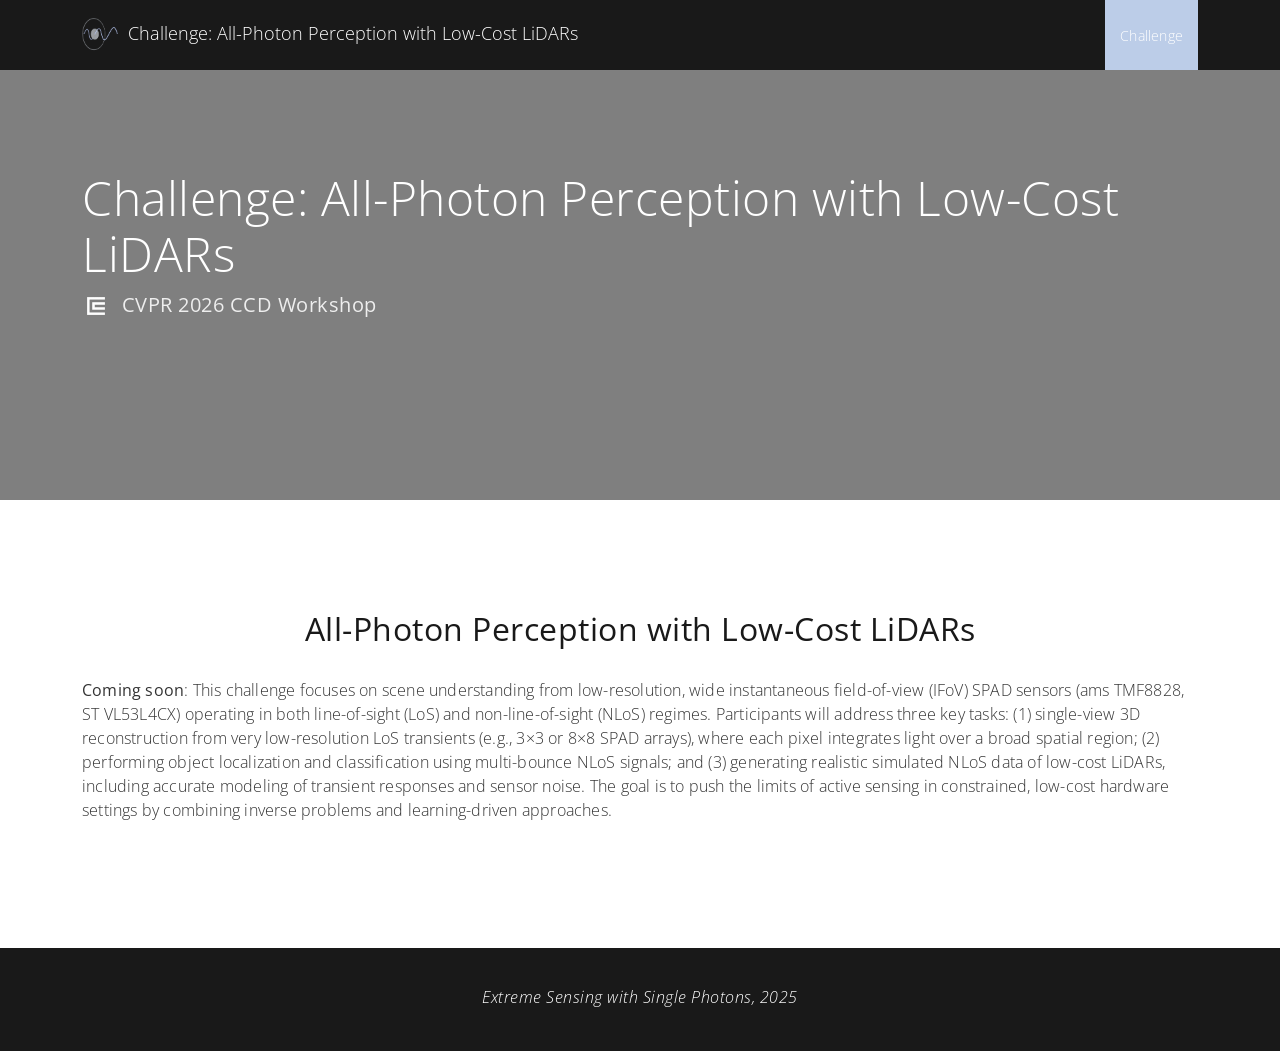
==== challenge.html @ 1fbe48e0 "challenge" ====
<!DOCTYPE html>
<html lang="en">

<head>
  <meta charset="utf-8">
  <meta content="width=device-width, initial-scale=1.0" name="viewport">

  <title>Challenge: All-Photon Perception with Low-Cost LiDARs</title>
  <meta content="" name="description">
  <meta content="" name="keywords">

  <!-- Favicons -->
  <link href="assets/img/favicon.png" rel="icon">
  <link href="assets/img/apple-touch-icon.png" rel="apple-touch-icon">

  <!-- Google Fonts -->
  <link
    href="https://fonts.googleapis.com/css?family=Open+Sans:200,300,300i,400,400i,600,600i,700,700i|Raleway:300,300i,400,400i,500,500i,600,600i,700,700i|Poppins:300,300i,400,400i,500,500i,600,600i,700,700i"
    rel="stylesheet">

  <!-- Vendor CSS Files -->
  <link href="assets/vendor/aos/aos.css" rel="stylesheet">
  <link href="assets/vendor/bootstrap/css/bootstrap.min.css" rel="stylesheet">
  <link href="assets/vendor/bootstrap-icons/bootstrap-icons.css" rel="stylesheet">
  <link href="assets/vendor/boxicons/css/boxicons.min.css" rel="stylesheet">
  <link href="assets/vendor/glightbox/css/glightbox.min.css" rel="stylesheet">
  <link href="assets/vendor/swiper/swiper-bundle.min.css" rel="stylesheet">

  <!-- Template Main CSS File -->
  <link href="assets/css/style.css" rel="stylesheet">

  <!-- =======================================================
  * Template Name: Day - v4.9.0
  * Template URL: https://bootstrapmade.com/day-multipurpose-html-template-for-free/
  * Author: BootstrapMade.com
  * License: https://bootstrapmade.com/license/
  ======================================================== -->
</head>

<body>


  <!-- ======= Header ======= -->
  <header id="header" class="d-flex align-items-center">
    <div class="container d-flex align-items-center justify-content-between">

      <h1 class="logo">
        <img src="./assets/img/photons.png" alt="CC Logo"
          style="height: 2em; vertical-align: middle; margin-right: 0.3em; margin-bottom: 0.1em">
        <a href="index.html">Challenge: All-Photon Perception with Low-Cost LiDARs</a>
      </h1>
      <!-- Uncomment below if you prefer to use an image logo -->
      <!-- <a href="index.html" class="logo"><img src="assets/img/logo.png" alt="" class="img-fluid"></a> -->

      <nav id="navbar" class="navbar">
        <ul>
          <li><a class="nav-link scrollto active" href="#hero">Challenge</a></li>
        </ul>
        <i class="bi bi-list mobile-nav-toggle"></i>
      </nav><!-- .navbar -->

    </div>
  </header><!-- End Header -->

  <!-- ======= Hero Section ======= -->
  <section id="hero" class="d-flex align-items-center">
    <div class="container position-relative" data-aos="fade-up" data-aos-delay="500">
      <h1>Challenge: All-Photon Perception with Low-Cost LiDARs</h1>
      <h2>
        <img src="./assets/img/cc_logo.png" alt="CC Logo"
          style="height: 1.4em; vertical-align: middle; margin-right: 0.3em; margin-bottom: 0.1em">
        CVPR 2026 CCD Workshop
      </h2>
      <br>
      <br>
    </div>
  </section>


  </section><!-- End Hero -->

  <main id="main" style="margin-top: 80px; margin-bottom: 100px">
    <section class="container" data-aos="fade-up">
      <div class="section-title">
        <h2>All-Photon Perception with Low-Cost LiDARs</h2>
      </div>
      <p><b>Coming soon</b>: This challenge focuses on scene understanding from low-resolution, wide instantaneous field-of-view (IFoV) SPAD sensors (ams TMF8828, ST VL53L4CX) operating in both line-of-sight (LoS) and non-line-of-sight (NLoS) regimes. Participants will address three key tasks: (1) single-view 3D reconstruction from very low-resolution LoS transients (e.g., 3×3 or 8×8 SPAD arrays), where each pixel integrates light over a broad spatial region; (2) performing object localization and classification using multi-bounce NLoS signals; and (3) generating realistic simulated NLoS data of low-cost LiDARs, including accurate modeling of transient responses and sensor noise. The goal is to push the limits of active sensing in constrained, low-cost hardware settings by combining inverse problems and learning-driven approaches.</p>
    </section>
  </main>


  <!-- ======= Footer ======= -->
  <footer id="footer">


    <div class="container">

      <div class="copyright">
        <h4 class="copyright">Extreme Sensing with Single Photons, 2025</h4>
      </div>

      <div class="credits">
        <!-- All the links in the footer should remain intact. -->
        <!-- You can delete the links only if you purchased the pro version. -->
        <!-- Licensing information: https://bootstrapmade.com/license/ -->
        <!-- Purchase the pro version with working PHP/AJAX contact form: https://bootstrapmade.com/day-multipurpose-html-template-for-free/ -->
        <!--  &copy; Copyright <a href="https://bootstrapmade.com/">BootstrapMade</a> -->
      </div>
    </div>
  </footer><!-- End Footer -->

  <a href="#" class="back-to-top d-flex align-items-center justify-content-center"><i
      class="bi bi-arrow-up-short"></i></a>
  <div id="preloader"></div>

  <!-- Vendor JS Files -->
  <script src="assets/vendor/aos/aos.js"></script>
  <script src="assets/vendor/bootstrap/js/bootstrap.bundle.min.js"></script>
  <script src="assets/vendor/glightbox/js/glightbox.min.js"></script>
  <script src="assets/vendor/isotope-layout/isotope.pkgd.min.js"></script>
  <script src="assets/vendor/swiper/swiper-bundle.min.js"></script>
  <script src="assets/vendor/php-email-form/validate.js"></script>

  <!-- Template Main JS File -->
  <script src="assets/js/main.js"></script>

</body>

</html>
---- assets/css/style.css ----
/**
* Template Name: Day - v4.9.0
* Template URL: https://bootstrapmade.com/day-multipurpose-html-template-for-free/
* Author: BootstrapMade.com
* License: https://bootstrapmade.com/license/
*/

/*--------------------------------------------------------------
# General
--------------------------------------------------------------*/


body {
  font-family: "Open Sans", sans-serif;
  color: #444444;
}

body {
  font-family: "Open Sans", sans-serif;
  font-weight: 300;
  color: #333;
  letter-spacing: 0.2px;
}

h1, h2, h3, h4, h5, h6 {
  font-family: "Open Sans", sans-serif;
  font-weight: 400;
  letter-spacing: 0.5px;
}


a {
  color: #bccde8;
  text-decoration: none;
}

a:hover {
  color: #bccde8;
  text-decoration: none;
}
/* 
h1,
h2,
h3,
h4,
h5,
h6 {
  font-family: "Open Sans", sans-serif;
} */

/*--------------------------------------------------------------
# Back to top button
--------------------------------------------------------------*/
.back-to-top {
  position: fixed;
  visibility: hidden;
  opacity: 0;
  right: 15px;
  bottom: 15px;
  z-index: 996;
  background: #bccde8;
  width: 40px;
  height: 40px;
  transition: all 0.4s;
}

.back-to-top i {
  font-size: 28px;
  color: #fff;
  line-height: 0;
}

.back-to-top:hover {
  background: #bccde8;
  color: #fff;
}

.back-to-top.active {
  visibility: visible;
  opacity: 1;
}

/*--------------------------------------------------------------
# Preloader
--------------------------------------------------------------*/
#preloader {
  position: fixed;
  top: 0;
  left: 0;
  right: 0;
  bottom: 0;
  z-index: 9999;
  overflow: hidden;
  background: #fff;
}

#preloader:before {
  content: "";
  position: fixed;
  top: calc(50% - 30px);
  left: calc(50% - 30px);
  border: 6px solid #bccde8;
  border-top-color: #efefef;
  border-radius: 50%;
  width: 60px;
  height: 60px;
  -webkit-animation: animate-preloader 1s linear infinite;
  animation: animate-preloader 1s linear infinite;
}

@-webkit-keyframes animate-preloader {
  0% {
    transform: rotate(0deg);
  }

  100% {
    transform: rotate(360deg);
  }
}

@keyframes animate-preloader {
  0% {
    transform: rotate(0deg);
  }

  100% {
    transform: rotate(360deg);
  }
}

/*--------------------------------------------------------------
# Disable aos animation delay on mobile devices
--------------------------------------------------------------*/
@media screen and (max-width: 768px) {
  [data-aos-delay] {
    transition-delay: 0 !important;
  }
}

/*--------------------------------------------------------------
# Top Bar
--------------------------------------------------------------*/
#topbar {
  background: #191919;
  font-size: 15px;
  height: 40px;
  padding: 0;
  color: rgba(255, 255, 255, 0.6);
}

#topbar .contact-info a {
  line-height: 0;
  color: rgba(255, 255, 255, 0.6);
  transition: 0.3s;
}

#topbar .contact-info a:hover {
  color: #fff;
}

#topbar .contact-info i {
  color: #bccde8;
  line-height: 0;
  margin-right: 5px;
}

#topbar .contact-info .phone-icon {
  margin-left: 15px;
}

#topbar .social-links a {
  color: rgba(255, 255, 255, 0.6);
  padding: 4px 12px;
  display: inline-block;
  line-height: 1px;
  transition: 0.3s;
}

#topbar .social-links a:hover {
  color: #fff;
}

/*--------------------------------------------------------------
# Header
--------------------------------------------------------------*/
#header {
  background: rgba(25, 25, 25, 0.95);
  transition: all 0.5s;
  z-index: 997;
  height: 70px;
}

#header.fixed-top {
  background: #191919;
}

#header .logo {
  font-size: 18px;
  margin: 0;
  padding: 0;
  line-height: 1;
  font-weight: 300;
  letter-spacing: 0px;
}

#header .logo a {
  color: #fff;
}

#header .logo img {
  max-height: 40px;
}

.scrolled-offset {
  margin-top: 70px;
}

/*--------------------------------------------------------------
# Navigation Menu
--------------------------------------------------------------*/
/**
* Desktop Navigation
*/
.navbar {
  padding: 0;
}

.navbar ul {
  margin: 0;
  padding: 0;
  display: flex;
  list-style: none;
  align-items: center;
}

.navbar li {
  position: relative;
}

.navbar>ul>li {
  margin-left: 5px;
}

.navbar a,
.navbar a:focus {
  display: flex;
  align-items: center;
  justify-content: space-between;
  padding: 25px 15px 24px 15px;
  font-size: 14px;
  color: #fff;
  white-space: nowrap;
  transition: 0.3s;
}

.navbar a i,
.navbar a:focus i {
  font-size: 12px;
  line-height: 0;
  margin-left: 5px;
}

.navbar a:hover,
.navbar .active,
.navbar .active:focus,
.navbar li:hover>a {
  background: #bccde8;
}

.navbar .dropdown ul {
  display: block;
  position: absolute;
  left: 0;
  top: calc(100% + 30px);
  margin: 0;
  padding: 10px 0;
  z-index: 99;
  opacity: 0;
  visibility: hidden;
  background: #fff;
  box-shadow: 0px 0px 30px rgba(127, 137, 161, 0.25);
  transition: 0.3s;
}

.navbar .dropdown ul li {
  min-width: 200px;
}

.navbar .dropdown ul a {
  padding: 10px 20px;
  color: #191919;
}

.navbar .dropdown ul a i {
  font-size: 12px;
}

.navbar .dropdown ul a:hover,
.navbar .dropdown ul .active:hover,
.navbar .dropdown ul li:hover>a {
  color: #fff;
}

.navbar .dropdown:hover>ul {
  opacity: 1;
  top: 100%;
  visibility: visible;
}

.navbar .dropdown .dropdown ul {
  top: 0;
  left: calc(100% - 30px);
  visibility: hidden;
}

.navbar .dropdown .dropdown:hover>ul {
  opacity: 1;
  top: 0;
  left: 100%;
  visibility: visible;
}

@media (max-width: 1366px) {
  .navbar .dropdown .dropdown ul {
    left: -90%;
  }

  .navbar .dropdown .dropdown:hover>ul {
    left: -100%;
  }
}

/**
* Mobile Navigation
*/
.mobile-nav-toggle {
  color: #fff;
  font-size: 28px;
  cursor: pointer;
  display: none;
  line-height: 0;
  transition: 0.5s;
}

.mobile-nav-toggle.bi-x {
  color: #bccde8;
}

@media (max-width: 991px) {
  .mobile-nav-toggle {
    display: block;
  }

  .navbar ul {
    display: none;
  }
}

.navbar-mobile {
  position: fixed;
  overflow: hidden;
  top: 0;
  right: 0;
  left: 0;
  bottom: 0;
  background: rgba(0, 0, 0, 0.9);
  transition: 0.3s;
  z-index: 999;
}

.navbar-mobile .mobile-nav-toggle {
  position: absolute;
  top: 15px;
  right: 15px;
}

.navbar-mobile ul {
  display: block;
  position: absolute;
  top: 55px;
  right: 15px;
  bottom: 15px;
  left: 15px;
  padding: 10px 0;
  background-color: #fff;
  overflow-y: auto;
  transition: 0.3s;
}

.navbar-mobile a,
.navbar-mobile a:focus {
  padding: 10px 20px;
  font-size: 15px;
  color: #191919;
}

.navbar-mobile a:hover,
.navbar-mobile .active,
.navbar-mobile li:hover>a {
  color: #bccde8;
  background: none;
}

.navbar-mobile .getstarted,
.navbar-mobile .getstarted:focus {
  margin: 15px;
}

.navbar-mobile .dropdown ul {
  position: static;
  display: none;
  margin: 10px 20px;
  padding: 10px 0;
  z-index: 99;
  opacity: 1;
  visibility: visible;
  background: #fff;
  box-shadow: 0px 0px 30px rgba(127, 137, 161, 0.25);
}

.navbar-mobile .dropdown ul li {
  min-width: 200px;
}

.navbar-mobile .dropdown ul a {
  padding: 10px 20px;
}

.navbar-mobile .dropdown ul a i {
  font-size: 12px;
}

.navbar-mobile .dropdown ul a:hover,
.navbar-mobile .dropdown ul .active:hover,
.navbar-mobile .dropdown ul li:hover>a {
  color: #bccde8;
}

.navbar-mobile .dropdown>.dropdown-active {
  display: block;
}

/*--------------------------------------------------------------
# Hero Section
--------------------------------------------------------------*/
#hero {
  width: 100%;
  height: calc(60vh - 110px);
  background: url("../img/trillion_fps.gif") top center;
  background-size: cover;
  position: relative;
}

#hero:before {
  content: "";
  background: rgba(0, 0, 0, 0.5);
  position: absolute;
  bottom: 0;
  top: 0;
  left: 0;
  right: 0;
}

#hero h1 {
  margin: 0 0 10px 0;
  font-size: 48px;
  font-weight: 300;
  line-height: 56px;
  /* text-transform: uppercase; */
  color: #fff;
}

#hero h2 {
  color: #eee;
  margin-bottom: 30px;
  font-size: 20px;
  /* font-style: italic; */
  font-weight: 300px;
}

#hero .btn-get-started {
  font-family: "Open Sans", sans-serif;
  text-transform: uppercase;
  font-weight: 500;
  font-size: 14px;
  letter-spacing: 0.5px;
  display: inline-block;
  padding: 10px 28px;
  transition: 0.5s;
  border: 2px solid #fff;
  color: #fff;
}

#hero .btn-get-started:hover {
  background: #bccde8;
  border-color: #bccde8;
}

@media (min-width: 1024px) {
  #hero {
    background-attachment: fixed;
  }
}

@media (max-width: 768px) {
  #hero {
    text-align: center;
  }

  #hero .container {
    padding-top: 40px;
  }

  #hero h1 {
    font-size: 28px;
    line-height: 36px;
  }

  #hero h2 {
    font-size: 18px;
    line-height: 24px;
    margin-bottom: 30px;
  }
}





#hero1 {
  width: 100%;
  height: calc(100vh - 110px);
  background: url("../img/hero-bg1.gif") top center;
  background-size: cover;
  position: relative;
}

#hero1:before {
  content: "";
  background: rgba(0, 0, 0, 0.5);
  position: absolute;
  bottom: 0;
  top: 0;
  left: 0;
  right: 0;
}

#hero1 h1 {
  margin: 0 0 10px 0;
  font-size: 48px;
  font-weight: 700;
  line-height: 56px;
  text-transform: uppercase;
  color: #fff;
}

#hero1 h2 {
  color: #eee;
  margin-bottom: 30px;
  font-size: 24px;
}

#hero1 .btn-get-started {
  font-family: "Open Sans", sans-serif;
  text-transform: uppercase;
  font-weight: 500;
  font-size: 14px;
  letter-spacing: 0.5px;
  display: inline-block;
  padding: 10px 28px;
  transition: 0.5s;
  border: 2px solid #fff;
  color: #fff;
}

#hero1 .btn-get-started:hover {
  background: #bccde8;
  border-color: #bccde8;
}

@media (min-width: 1024px) {
  #hero1 {
    background-attachment: fixed;
  }
}

@media (max-width: 768px) {
  #hero1 {
    text-align: center;
  }

  #hero1 .container {
    padding-top: 40px;
  }

  #hero1 h1 {
    font-size: 28px;
    line-height: 36px;
  }

  #hero1 h2 {
    font-size: 18px;
    line-height: 24px;
    margin-bottom: 30px;
  }
}

/*--------------------------------------------------------------
# Sections General
--------------------------------------------------------------*/
section {
  padding: 10px 0;
  overflow: hidden;
}

.section-title {
  text-align: center;
  padding: 20px 0;
  position: relative;
}

.section-title h2 {
  font-size: 32px;
  font-weight: 400;
  margin-bottom: 10px;
  padding-bottom: 0;
  color: #191919;
  position: relative;
  z-index: 2;
}

.section-title span {
  position: absolute;
  top: 30px;
  color: #f4f4f4;
  left: 0;
  right: 0;
  z-index: 1;
  font-weight: 300;
  font-size: 42px;
  /* text-transform: uppercase; */
  line-height: 0;
}

.section-title p {
  margin-bottom: 0;
  position: relative;
  z-index: 2;
}

@media (max-width: 575px) {
  .section-title h2 {
    font-size: 28px;
    margin-bottom: 15px;
  }

  .section-title span {
    font-size: 38px;
  }
}

/*--------------------------------------------------------------
# About
--------------------------------------------------------------*/
.about .content h3 {
  font-weight: 600;
  font-size: 26px;
}

.about .content ul {
  list-style: none;
  padding: 0;
}

.about .content ul li {
  padding-bottom: 10px;
}

.about .content ul i {
  font-size: 20px;
  padding-right: 4px;
  color: #bccde8;
}

.about .content p:last-child {
  margin-bottom: 0;
}

/*--------------------------------------------------------------
# Why Us
--------------------------------------------------------------*/
.why-us {
  padding-top: 10px;
}

.why-us .box {
  padding: 50px 30px;
  box-shadow: 0px 2px 15px rgba(0, 0, 0, 0.1);
  transition: all ease-in-out 0.3s;
}

.why-us .box span {
  display: block;
  font-size: 28px;
  font-weight: 700;
  color: #ed5b5b;
}

.why-us .box h4 {
  font-size: 24px;
  font-weight: 600;
  padding: 0;
  margin: 20px 0;
  color: #191919;
}

.why-us .box p {
  color: #aaaaaa;
  font-size: 15px;
  margin: 0;
  padding: 0;
}

.why-us .box:hover {
  background: #bccde8;
  padding: 30px 30px 70px 30px;
  box-shadow: 10px 15px 30px rgba(0, 0, 0, 0.18);
}

.why-us .box:hover span,
.why-us .box:hover h4,
.why-us .box:hover p {
  color: #fff;
}

/*--------------------------------------------------------------
# Clients
--------------------------------------------------------------*/
.clients {
  background: #f2f2f2;
  padding: 15px 0;
  text-align: center;
}

.clients img {
  width: 50%;
  filter: grayscale(100);
  transition: all 0.4s ease-in-out;
  display: inline-block;
  padding: 15px 0;
}

.clients img:hover {
  filter: none;
  transform: scale(1.2);
}

@media (max-width: 768px) {
  .clients img {
    width: 40%;
  }
}

/*--------------------------------------------------------------
# Services
--------------------------------------------------------------*/
.services .icon-box {
  text-align: center;
  padding: 80px 20px;
  transition: all ease-in-out 0.3s;
  box-shadow: 0px 2px 15px rgba(0, 0, 0, 0.1);
}

.services .icon-box .icon {
  margin: 0 auto;
  width: 64px;
  height: 64px;
  background: #bccde8;
  transition: all 0.3s ease-out 0s;
  display: flex;
  align-items: center;
  justify-content: center;
  margin-bottom: 20px;
  transform-style: preserve-3d;
}

.services .icon-box .icon i {
  color: #fff;
  font-size: 28px;
}

.services .icon-box .icon::before {
  position: absolute;
  content: "";
  left: -8px;
  top: -8px;
  height: 100%;
  width: 100%;
  background: #fce5e5;
  transition: all 0.3s ease-out 0s;
  transform: translateZ(-1px);
}

.services .icon-box h4 {
  font-weight: 700;
  margin-bottom: 15px;
  font-size: 24px;
}

.services .icon-box h4 a {
  color: #191919;
}

.services .icon-box p {
  line-height: 24px;
  font-size: 14px;
  margin-bottom: 0;
}

.services .icon-box:hover {
  background: #bccde8;
  border-color: #bccde8;
  padding: 70px 20px 90px 20px;
}

.services .icon-box:hover .icon {
  background: #fff;
}

.services .icon-box:hover .icon i {
  color: #bccde8;
}

.services .icon-box:hover .icon::before {
  background: #e82d2d;
}

.services .icon-box:hover h4 a,
.services .icon-box:hover p {
  color: #fff;
}

/*--------------------------------------------------------------
# Cta
--------------------------------------------------------------*/
.cta {
  background: linear-gradient(rgba(2, 2, 2, 0.5), rgba(0, 0, 0, 0.5)), url("../img/cta-bg.gif") fixed center center;
  background-size: cover;
  padding: 120px 0;
}

.cta h3 {
  color: #fff;
  font-size: 28px;
  font-weight: 700;
}

.cta p {
  color: #fff;
}

.cta .cta-btn {
  font-family: "Open Sans", sans-serif;
  text-transform: uppercase;
  font-weight: 500;
  font-size: 14px;
  letter-spacing: 1px;
  display: inline-block;
  padding: 10px 28px;
  transition: 0.5s;
  margin-top: 10px;
  border: 2px solid #fff;
  color: #fff;
}

.cta .cta-btn:hover {
  background: #bccde8;
  border: 2px solid #bccde8;
}

/*--------------------------------------------------------------
# Portfolio
--------------------------------------------------------------*/
.portfolio #portfolio-flters {
  padding: 0;
  margin: 0 auto 25px auto;
  list-style: none;
  text-align: center;
  border-radius: 50px;
}

.portfolio #portfolio-flters li {
  cursor: pointer;
  display: inline-block;
  padding: 10px 15px;
  font-size: 15px;
  font-weight: 500;
  line-height: 1;
  text-transform: uppercase;
  color: #444444;
  margin-bottom: 5px;
  transition: all 0.3s ease-in-out;
  font-family: "Poppins", sans-serif;
}

.portfolio #portfolio-flters li:hover,
.portfolio #portfolio-flters li.filter-active {
  color: #e82d2d;
}

.portfolio #portfolio-flters li:last-child {
  margin-right: 0;
}

.portfolio .portfolio-item {
  margin-bottom: 30px;
}

.portfolio .portfolio-item .portfolio-info {
  opacity: 0;
  position: absolute;
  left: 30px;
  right: 30px;
  bottom: 0;
  z-index: 3;
  transition: all ease-in-out 0.3s;
  background: rgba(255, 255, 255, 0.9);
  padding: 15px;
}

.portfolio .portfolio-item .portfolio-info h4 {
  font-size: 18px;
  color: #fff;
  font-weight: 600;
  color: #191919;
}

.portfolio .portfolio-item .portfolio-info p {
  color: #4c4c4c;
  font-size: 14px;
  margin-bottom: 0;
}

.portfolio .portfolio-item .portfolio-info .preview-link,
.portfolio .portfolio-item .portfolio-info .details-link {
  position: absolute;
  right: 40px;
  font-size: 24px;
  top: calc(50% - 18px);
  color: #333333;
}

.portfolio .portfolio-item .portfolio-info .preview-link:hover,
.portfolio .portfolio-item .portfolio-info .details-link:hover {
  color: #bccde8;
}

.portfolio .portfolio-item .portfolio-info .details-link {
  right: 10px;
}

.portfolio .portfolio-item .portfolio-links {
  opacity: 0;
  left: 0;
  right: 0;
  text-align: center;
  z-index: 3;
  position: absolute;
  transition: all ease-in-out 0.3s;
}

.portfolio .portfolio-item .portfolio-links a {
  color: #fff;
  margin: 0 2px;
  font-size: 28px;
  display: inline-block;
  transition: 0.3s;
}

.portfolio .portfolio-item .portfolio-links a:hover {
  color: #e82d2d;
}

.portfolio .portfolio-item:hover .portfolio-info {
  opacity: 1;
  bottom: 20px;
}

/*--------------------------------------------------------------
# Portfolio Details
--------------------------------------------------------------*/
.portfolio-details {
  padding-top: 40px;
}

.portfolio-details .portfolio-details-slider img {
  width: 100%;
}

.portfolio-details .portfolio-details-slider .swiper-pagination {
  margin-top: 20px;
  position: relative;
}

.portfolio-details .portfolio-details-slider .swiper-pagination .swiper-pagination-bullet {
  width: 12px;
  height: 12px;
  background-color: #fff;
  opacity: 1;
  border: 1px solid #bccde8;
}

.portfolio-details .portfolio-details-slider .swiper-pagination .swiper-pagination-bullet-active {
  background-color: #bccde8;
}

.portfolio-details .portfolio-info {
  padding: 30px;
  box-shadow: 0px 0 30px rgba(25, 25, 25, 0.08);
}

.portfolio-details .portfolio-info h3 {
  font-size: 22px;
  font-weight: 700;
  margin-bottom: 20px;
  padding-bottom: 20px;
  border-bottom: 1px solid #eee;
}

.portfolio-details .portfolio-info ul {
  list-style: none;
  padding: 0;
  font-size: 15px;
}

.portfolio-details .portfolio-info ul li+li {
  margin-top: 10px;
}

.portfolio-details .portfolio-description {
  padding-top: 30px;
}

.portfolio-details .portfolio-description h2 {
  font-size: 26px;
  font-weight: 700;
  margin-bottom: 20px;
}

.portfolio-details .portfolio-description p {
  padding: 0;
}

/*--------------------------------------------------------------
# Pricing
--------------------------------------------------------------*/
.pricing .box {
  padding: 20px;
  background: #f9f9f9;
  text-align: center;
  border-radius: 8px;
  position: relative;
  overflow: hidden;
}

.pricing .box h3 {
  font-weight: 400;
  padding: 15px;
  font-size: 18px;
  text-transform: uppercase;
  font-weight: 600;
  color: #191919;
}

.pricing .box h4 {
  font-size: 42px;
  color: #bccde8;
  font-weight: 500;
  font-family: "Open Sans", sans-serif;
  margin-bottom: 20px;
}

.pricing .box h4 sup {
  font-size: 20px;
  top: -15px;
  left: -3px;
}

.pricing .box h4 span {
  color: #bababa;
  font-size: 16px;
  font-weight: 300;
}

.pricing .box ul {
  padding: 0;
  list-style: none;
  color: #191919;
  text-align: center;
  line-height: 20px;
  font-size: 14px;
}

.pricing .box ul li {
  padding-bottom: 16px;
}

.pricing .box ul i {
  color: #bccde8;
  font-size: 18px;
  padding-right: 4px;
}

.pricing .box ul .na {
  color: #ccc;
  text-decoration: line-through;
}

.pricing .box .btn-wrap {
  padding: 15px;
  text-align: center;
}

.pricing .box .btn-buy {
  background: #bccde8;
  display: inline-block;
  padding: 10px 40px;
  color: #fff;
  transition: none;
  font-size: 14px;
  font-weight: 400;
  font-family: "Open Sans", sans-serif;
  font-weight: 600;
  transition: 0.3s;
}

.pricing .box .btn-buy:hover {
  background: #e82d2d;
}

.pricing .featured {
  background: #bccde8;
  box-shadow: none;
  color: #fff;
}

.pricing .featured h3,
.pricing .featured h4,
.pricing .featured ul,
.pricing .featured ul li,
.pricing .featured ul .na {
  color: #fff;
}

.pricing .featured h4 span {
  color: rgba(255, 255, 255, 0.58);
}

.pricing .featured .btn-wrap {
  padding: 15px;
  text-align: center;
}

.pricing .featured .btn-buy {
  background: rgba(255, 255, 255, 0.2);
}

.pricing .featured .btn-buy:hover {
  background: #fff;
  color: #bccde8;
}

/*--------------------------------------------------------------
# Team
--------------------------------------------------------------*/
/* Responsive stability for team and research cards */
@media (max-width: 1200px) {
  .team .row,
  #research .row {
    justify-content: center;
  }

  .team .member,
  #research .member {
    max-width: 340px;
    margin: 0 auto 30px auto;
  }

  .team .member img,
  #research .member img {
    width: 100%;
    height: auto;
    object-fit: cover;
  }
}

/* Ultra-narrow devices */
@media (max-width: 480px) {
  .team .member,
  #research .member {
    width: 95%;
    max-width: 320px;
    padding: 20px 15px;
    box-sizing: border-box;
  }

  .team .member img,
  #research .member img {
    max-width: 80%;
    margin: 0 auto 15px auto;
    display: block;
  }

  .team .member h4,
  #research .member h4 {
    font-size: 1.1rem;
  }

  .team .member span,
  #research .member span {
    font-size: 0.9rem;
  }

  .team .member p,
  #research .member p {
    font-size: 0.85rem;
  }
}

/* Safety for extremely small widths (under 360px) */
@media (max-width: 360px) {
  .team .member,
  #research .member {
    width: 100%;
    max-width: 300px;
    padding: 15px;
  }

  .team .member img,
  #research .member img {
    max-width: 70%;
  }
}


.team .member {
  text-align: center;
  margin-bottom: 20px;
  box-shadow: 0px 0px 12px 0px rgba(0, 0, 0, 0.1);
  padding: 30px 20px;
  background: #fff;
  border-radius: 16px;
}

#research .member {
  padding: 30px 10px;
}

.team .member img {
  max-width: 60%;
  border-radius: 50%;
  margin: 0 auto 30px auto;
}


#research .member img {
  border-radius: 0;
}


.team .member h4 {
  font-weight: 700;
  margin-bottom: 2px;
  font-size: 18px;
}

#research .member h4 {
  font-weight: 400; 
  font-size: 16px; 
}

.team .member span {
  font-style: italic;
  display: block;
  font-size: 13px;
}

.team .member p {
  padding-top: 10px;
  font-size: 14px;
  font-style: italic;
  color: #aaaaaa;
}

.team .member .social {
  margin-top: 15px;
}

.team .member .social a {
  color: #919191;
  transition: 0.3s;
}

.team .member .social a:hover {
  color: #bccde8;
}

.team .member .social i {
  font-size: 18px;
  margin: 0 2px;
}



/*--------------------------------------------------------------
# Contact
--------------------------------------------------------------*/
.contact .info-box {
  color: #444444;
  text-align: center;
  box-shadow: 0 0 30px rgba(214, 215, 216, 0.6);
  padding: 20px 0 30px 0;
}

.contact .info-box i {
  font-size: 32px;
  color: #bccde8;
  border-radius: 50%;
  padding: 8px;
  border: 2px dotted #f5a0a0;
}

.contact .info-box h3 {
  font-size: 20px;
  color: #777777;
  font-weight: 700;
  margin: 10px 0;
}

.contact .info-box p {
  padding: 0;
  line-height: 24px;
  font-size: 14px;
  margin-bottom: 0;
}

.contact .php-email-form {
  box-shadow: 0 0 30px rgba(214, 215, 216, 0.6);
  padding: 30px;
}

.contact .php-email-form .error-message {
  display: none;
  color: #fff;
  background: #ed3c0d;
  text-align: left;
  padding: 15px;
  font-weight: 600;
}

.contact .php-email-form .error-message br+br {
  margin-top: 25px;
}

.contact .php-email-form .sent-message {
  display: none;
  color: #fff;
  background: #18d26e;
  text-align: center;
  padding: 15px;
  font-weight: 600;
}

.contact .php-email-form .loading {
  display: none;
  background: #fff;
  text-align: center;
  padding: 15px;
}

.contact .php-email-form .loading:before {
  content: "";
  display: inline-block;
  border-radius: 50%;
  width: 24px;
  height: 24px;
  margin: 0 10px -6px 0;
  border: 3px solid #18d26e;
  border-top-color: #eee;
  -webkit-animation: animate-loading 1s linear infinite;
  animation: animate-loading 1s linear infinite;
}

.contact .php-email-form input,
.contact .php-email-form textarea {
  border-radius: 0;
  box-shadow: none;
  font-size: 14px;
}

.contact .php-email-form input::focus,
.contact .php-email-form textarea::focus {
  background-color: #bccde8;
}

.contact .php-email-form input {
  padding: 10px 15px;
}

.contact .php-email-form textarea {
  padding: 12px 15px;
}

.contact .php-email-form button[type=submit] {
  background: #bccde8;
  border: 0;
  padding: 10px 24px;
  color: #fff;
  transition: 0.4s;
}

.contact .php-email-form button[type=submit]:hover {
  background: #e82d2d;
}

@-webkit-keyframes animate-loading {
  0% {
    transform: rotate(0deg);
  }

  100% {
    transform: rotate(360deg);
  }
}

@keyframes animate-loading {
  0% {
    transform: rotate(0deg);
  }

  100% {
    transform: rotate(360deg);
  }
}

/*--------------------------------------------------------------
# Breadcrumbs
--------------------------------------------------------------*/
.breadcrumbs {
  padding: 15px 0;
  background: #efefef;
}

.breadcrumbs h2 {
  font-size: 26px;
  font-weight: 600;
}

.breadcrumbs ol {
  display: flex;
  flex-wrap: wrap;
  list-style: none;
  padding: 0 0 10px 0;
  margin: 0;
  font-size: 14px;
}

.breadcrumbs ol li+li {
  padding-left: 10px;
}

.breadcrumbs ol li+li::before {
  display: inline-block;
  padding-right: 10px;
  color: #333333;
  content: "/";
}

/*--------------------------------------------------------------
# Footer
--------------------------------------------------------------*/
#footer {
  background: #191919;
  padding: 0 0 30px 0;
  color: #fff;
  font-size: 14px;
  font-weight: 300;
}

#footer .footer-top {
  padding: 60px 0 30px 0;
}

#footer .footer-top .footer-info {
  margin-bottom: 15px;
  background: #191919;
  color: #fff;
  border-top: 4px solid #bccde8;
  text-align: center;
  padding: 30px 20px;
}

#footer .footer-top .footer-info h3 {
  font-size: 36px;
  margin: 0 0 20px 0;
  padding: 2px 0 2px 0;
  line-height: 1;
  font-weight: 700;
}

#footer .footer-top .footer-info p {
  font-size: 14px;
  line-height: 24px;
  margin-bottom: 0;
  font-family: "Open Sans", sans-serif;
}

#footer .footer-top .social-links a {
  font-size: 18px;
  display: inline-block;
  background: #262626;
  color: #fff;
  line-height: 1;
  padding: 8px 0;
  margin-right: 4px;
  border-radius: 50%;
  text-align: center;
  width: 36px;
  height: 36px;
  transition: 0.3s;
}

#footer .footer-top .social-links a:hover {
  background: #bccde8;
  color: #fff;
  text-decoration: none;
}

#footer .footer-top h4 {
  font-size: 16px;
  font-weight: 600;
  color: #fff;
  position: relative;
  padding-bottom: 12px;
}

#footer .footer-top .footer-links {
  margin-bottom: 30px;
}

#footer .footer-top .footer-links ul {
  list-style: none;
  padding: 0;
  margin: 0;
}

#footer .footer-top .footer-links ul i {
  padding-right: 2px;
  color: #ed5b5b;
  font-size: 18px;
  line-height: 1;
}

#footer .footer-top .footer-links ul li {
  padding: 10px 0;
  display: flex;
  align-items: center;
}

#footer .footer-top .footer-links ul li:first-child {
  padding-top: 0;
}

#footer .footer-top .footer-links ul a {
  color: #fff;
  transition: 0.3s;
  display: inline-block;
  line-height: 1;
}

#footer .footer-top .footer-links ul a:hover {
  color: #eb4444;
}

#footer .footer-top .footer-newsletter form {
  margin-top: 30px;
  background: #fff;
  padding: 6px 10px;
  position: relative;
  border-radius: 4;
}

#footer .footer-top .footer-newsletter form input[type=email] {
  border: 0;
  padding: 4px;
  width: calc(100% - 110px);
}

#footer .footer-top .footer-newsletter form input[type=submit] {
  position: absolute;
  top: 0;
  right: 0;
  bottom: 0;
  border: 0;
  background: none;
  font-size: 16px;
  padding: 0 20px;
  background: #bccde8;
  color: #fff;
  transition: 0.3s;
  border-radius: 4;
}

#footer .footer-top .footer-newsletter form input[type=submit]:hover {
  background: #e82d2d;
}

#footer .copyright {
  /* border-top: 1px solid #262626; */
  text-align: center;
  padding-top: 20px;
  font-weight: 300;
  font-style: italic;
  font-size: 16px;
}

#footer .credits {
  padding-top: 5px;
  text-align: center;
  font-size: 13px;
  color: #fff;
}

#footer .credits a {
  color: #e82d2d;
}

@media (max-width: 575px) {
  #footer .footer-top .footer-info {
    margin: -20px 0 30px 0;
  }
}
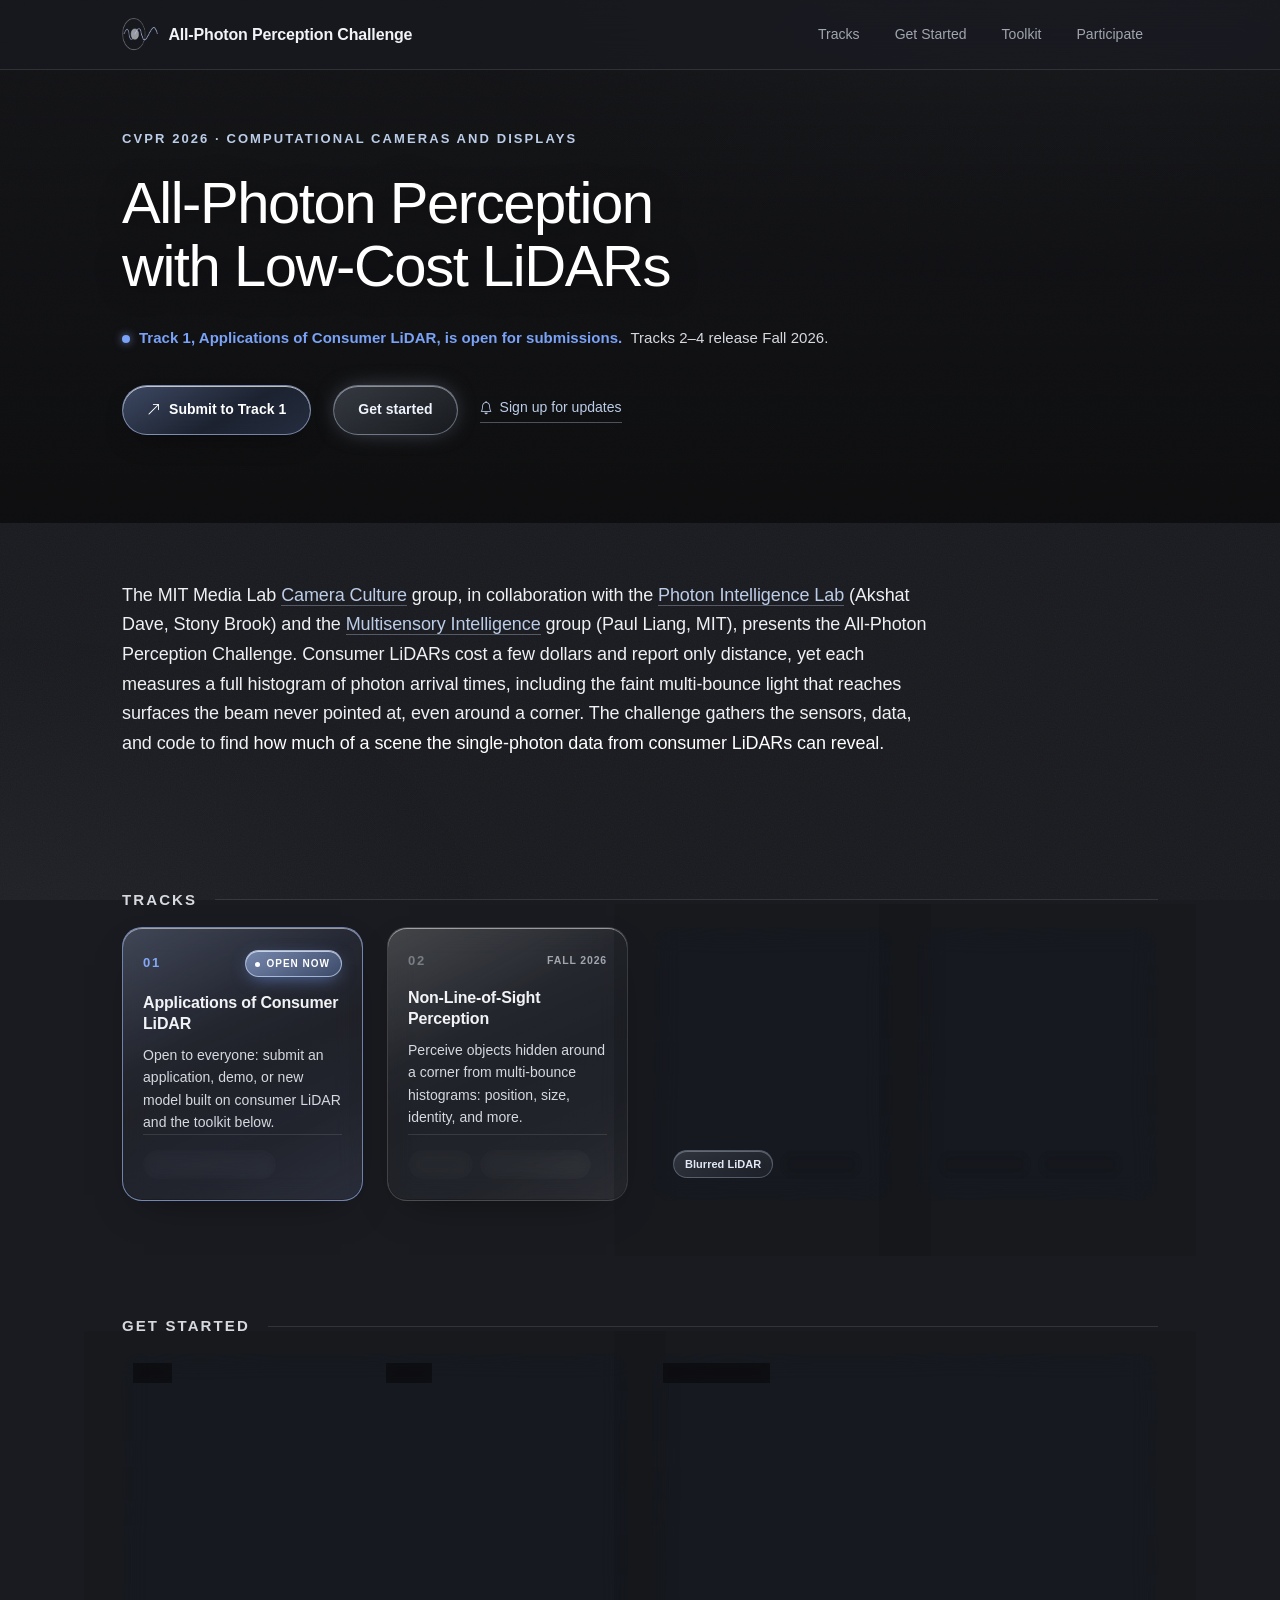
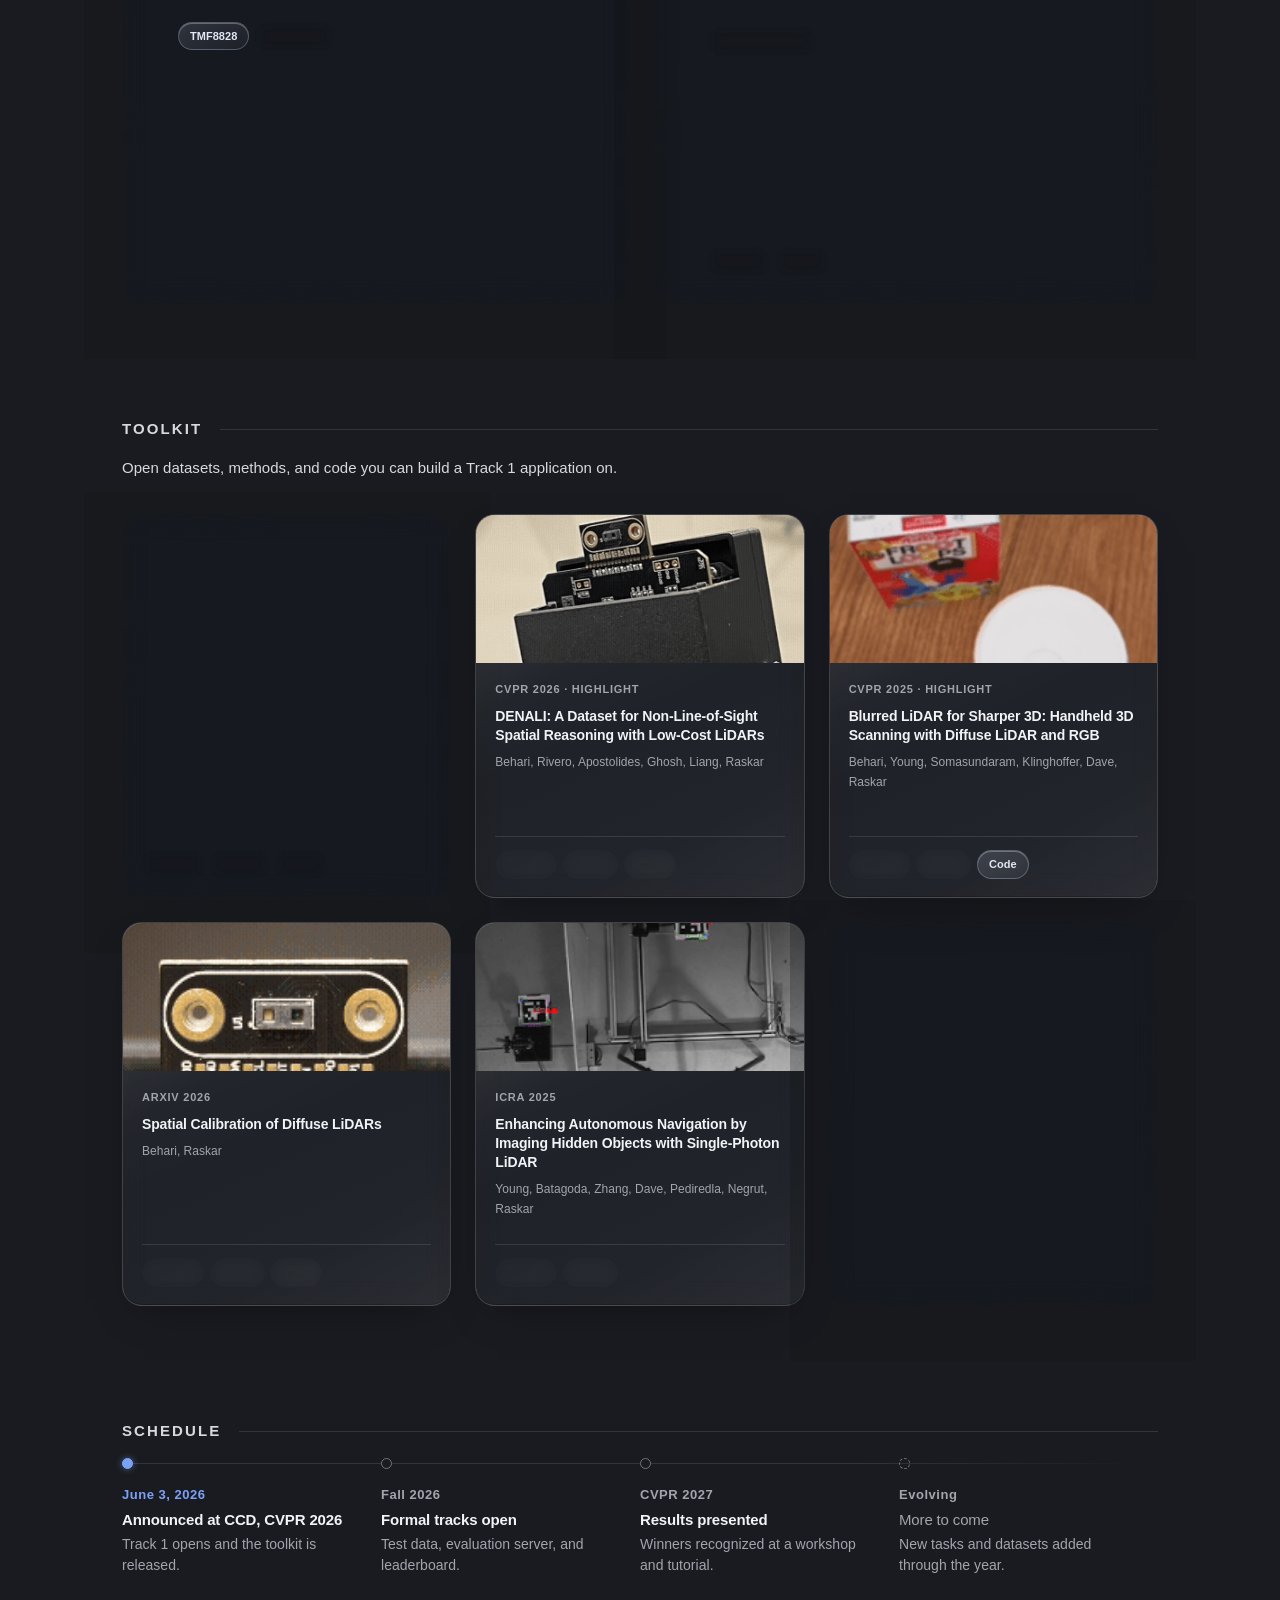
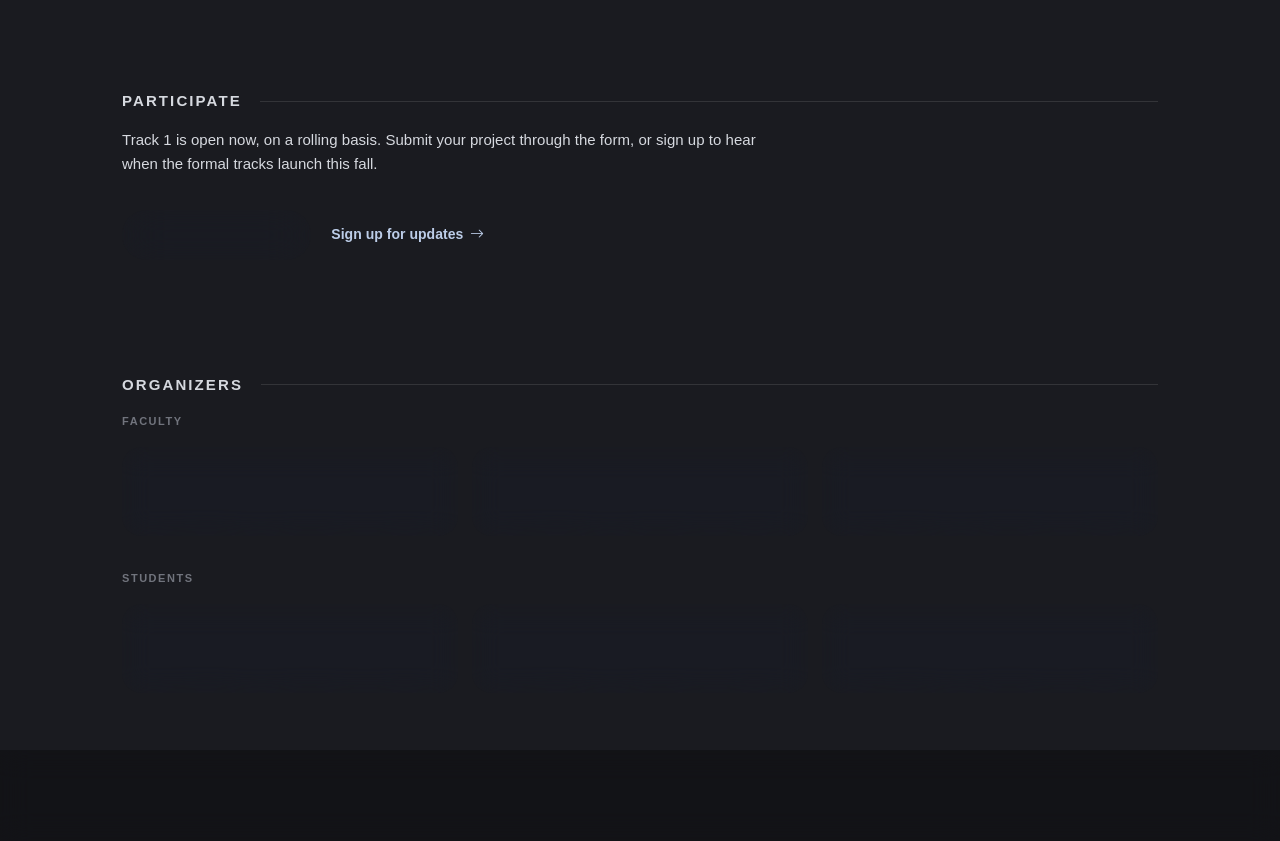
==== commit dc094aef: "single-photon challenge" ====
--- a/challenge.html
+++ b/challenge.html
@@ -1,129 +1,595 @@
-<!DOCTYPE html>
-<html lang="en">
-
-<head>
-  <meta charset="utf-8">
-  <meta content="width=device-width, initial-scale=1.0" name="viewport">
-
-  <title>Challenge: All-Photon Perception with Low-Cost LiDARs</title>
-  <meta content="" name="description">
-  <meta content="" name="keywords">
-
-  <!-- Favicons -->
-  <link href="assets/img/favicon.png" rel="icon">
-  <link href="assets/img/apple-touch-icon.png" rel="apple-touch-icon">
-
-  <!-- Google Fonts -->
-  <link
-    href="https://fonts.googleapis.com/css?family=Open+Sans:200,300,300i,400,400i,600,600i,700,700i|Raleway:300,300i,400,400i,500,500i,600,600i,700,700i|Poppins:300,300i,400,400i,500,500i,600,600i,700,700i"
-    rel="stylesheet">
-
-  <!-- Vendor CSS Files -->
-  <link href="assets/vendor/aos/aos.css" rel="stylesheet">
-  <link href="assets/vendor/bootstrap/css/bootstrap.min.css" rel="stylesheet">
-  <link href="assets/vendor/bootstrap-icons/bootstrap-icons.css" rel="stylesheet">
-  <link href="assets/vendor/boxicons/css/boxicons.min.css" rel="stylesheet">
-  <link href="assets/vendor/glightbox/css/glightbox.min.css" rel="stylesheet">
-  <link href="assets/vendor/swiper/swiper-bundle.min.css" rel="stylesheet">
-
-  <!-- Template Main CSS File -->
-  <link href="assets/css/style.css" rel="stylesheet">
-
-  <!-- =======================================================
-  * Template Name: Day - v4.9.0
-  * Template URL: https://bootstrapmade.com/day-multipurpose-html-template-for-free/
-  * Author: BootstrapMade.com
-  * License: https://bootstrapmade.com/license/
-  ======================================================== -->
-</head>
-
-<body>
-
-
-  <!-- ======= Header ======= -->
-  <header id="header" class="d-flex align-items-center">
-    <div class="container d-flex align-items-center justify-content-between">
-
-      <h1 class="logo">
-        <img src="./assets/img/photons.png" alt="CC Logo"
-          style="height: 2em; vertical-align: middle; margin-right: 0.3em; margin-bottom: 0.1em">
-        <a href="index.html">Challenge: All-Photon Perception with Low-Cost LiDARs</a>
-      </h1>
-      <!-- Uncomment below if you prefer to use an image logo -->
-      <!-- <a href="index.html" class="logo"><img src="assets/img/logo.png" alt="" class="img-fluid"></a> -->
-
-      <nav id="navbar" class="navbar">
-        <ul>
-          <li><a class="nav-link scrollto active" href="#hero">Challenge</a></li>
-        </ul>
-        <i class="bi bi-list mobile-nav-toggle"></i>
-      </nav><!-- .navbar -->
-
-    </div>
-  </header><!-- End Header -->
-
-  <!-- ======= Hero Section ======= -->
-  <section id="hero" class="d-flex align-items-center">
-    <div class="container position-relative" data-aos="fade-up" data-aos-delay="500">
-      <h1>Challenge: All-Photon Perception with Low-Cost LiDARs</h1>
-      <h2>
-        <img src="./assets/img/cc_logo.png" alt="CC Logo"
-          style="height: 1.4em; vertical-align: middle; margin-right: 0.3em; margin-bottom: 0.1em">
-        CVPR 2026 CCD Workshop
-      </h2>
-      <br>
-      <br>
-    </div>
-  </section>
-
-
-  </section><!-- End Hero -->
-
-  <main id="main" style="margin-top: 80px; margin-bottom: 100px">
-    <section class="container" data-aos="fade-up">
-      <div class="section-title">
-        <h2>All-Photon Perception with Low-Cost LiDARs</h2>
-      </div>
-      <p><b>Coming soon</b>: This challenge focuses on scene understanding from low-resolution, wide instantaneous field-of-view (IFoV) SPAD sensors (ams TMF8828, ST VL53L4CX) operating in both line-of-sight (LoS) and non-line-of-sight (NLoS) regimes. Participants will address three key tasks: (1) single-view 3D reconstruction from very low-resolution LoS transients (e.g., 3×3 or 8×8 SPAD arrays), where each pixel integrates light over a broad spatial region; (2) performing object localization and classification using multi-bounce NLoS signals; and (3) generating realistic simulated NLoS data of low-cost LiDARs, including accurate modeling of transient responses and sensor noise. The goal is to push the limits of active sensing in constrained, low-cost hardware settings by combining inverse problems and learning-driven approaches.</p>
-    </section>
-  </main>
-
-
-  <!-- ======= Footer ======= -->
-  <footer id="footer">
-
-
-    <div class="container">
-
-      <div class="copyright">
-        <h4 class="copyright">Extreme Sensing with Single Photons, 2025</h4>
-      </div>
-
-      <div class="credits">
-        <!-- All the links in the footer should remain intact. -->
-        <!-- You can delete the links only if you purchased the pro version. -->
-        <!-- Licensing information: https://bootstrapmade.com/license/ -->
-        <!-- Purchase the pro version with working PHP/AJAX contact form: https://bootstrapmade.com/day-multipurpose-html-template-for-free/ -->
-        <!--  &copy; Copyright <a href="https://bootstrapmade.com/">BootstrapMade</a> -->
-      </div>
-    </div>
-  </footer><!-- End Footer -->
-
-  <a href="#" class="back-to-top d-flex align-items-center justify-content-center"><i
-      class="bi bi-arrow-up-short"></i></a>
-  <div id="preloader"></div>
-
-  <!-- Vendor JS Files -->
-  <script src="assets/vendor/aos/aos.js"></script>
-  <script src="assets/vendor/bootstrap/js/bootstrap.bundle.min.js"></script>
-  <script src="assets/vendor/glightbox/js/glightbox.min.js"></script>
-  <script src="assets/vendor/isotope-layout/isotope.pkgd.min.js"></script>
-  <script src="assets/vendor/swiper/swiper-bundle.min.js"></script>
-  <script src="assets/vendor/php-email-form/validate.js"></script>
-
-  <!-- Template Main JS File -->
-  <script src="assets/js/main.js"></script>
-
-</body>
-
-</html>+<!DOCTYPE html>
+<html lang="en">
+
+<head>
+  <meta charset="utf-8">
+  <meta content="width=device-width, initial-scale=1.0" name="viewport">
+
+  <title>Challenge: All-Photon Perception with Low-Cost LiDARs</title>
+  <meta content="A CVPR 2026 CCD Workshop challenge on scene understanding from low-cost SPAD LiDARs, in line of sight and around corners." name="description">
+  <meta content="SPAD, LiDAR, NLoS, single-photon, transient imaging, TMF8828, VL53L8CX, CVPR 2026" name="keywords">
+
+  <link href="assets/img/favicon.png" rel="icon">
+  <link href="assets/img/apple-touch-icon.png" rel="apple-touch-icon">
+
+  <link href="assets/vendor/aos/aos.css" rel="stylesheet">
+  <link href="assets/vendor/bootstrap/css/bootstrap.min.css" rel="stylesheet">
+  <link href="assets/vendor/bootstrap-icons/bootstrap-icons.css" rel="stylesheet">
+  <link href="assets/vendor/boxicons/css/boxicons.min.css" rel="stylesheet">
+  <link href="assets/vendor/glightbox/css/glightbox.min.css" rel="stylesheet">
+  <link href="assets/vendor/swiper/swiper-bundle.min.css" rel="stylesheet">
+  <link href="assets/css/style.css" rel="stylesheet">
+
+  <!-- ======= Challenge styling: liquid glass ======= -->
+  <style>
+    :root {
+      --bg:      #1a1b20;     /* lighter neutral dark */
+      --head:    #f1f3f6;
+      --text:    #d6d9df;
+      --muted:   #a1a5ae;
+      --faint:   #71747d;
+      --hair:    rgba(255,255,255,.11);
+      --accent:  #bccde8;     /* lab periwinkle: links + labels */
+      --accent-h:#ffffff;
+      --live:   #7aa2f7;     /* activated blue, open / live only */
+      --sans: "Helvetica Neue", "Helvetica", "Arial Nova", Arial, sans-serif;
+      --blur: saturate(1.7) blur(22px);
+      --t-label: 12px; --t-meta: 13px; --t-body: 14px; --t-read: 15px; --t-base: 16px; --t-title: 16px;
+    }
+    html { scroll-behavior: smooth; -webkit-font-smoothing: antialiased; -moz-osx-font-smoothing: grayscale; text-rendering: optimizeLegibility; }
+    body.ch { font-family: var(--sans); color: var(--text); font-size: var(--t-base); line-height: 1.7; background: var(--bg); letter-spacing: .002em; }
+    body.ch:before {
+      content: ""; position: fixed; inset: 0; z-index: -2; pointer-events: none;
+      background:
+        radial-gradient(1100px 640px at 82% -10%, rgba(188,205,232,.06), transparent 60%),
+        radial-gradient(900px 560px at 0% 104%, rgba(188,205,232,.04), transparent 56%);
+    }
+    .grain { position: fixed; inset: 0; z-index: -1; pointer-events: none; opacity: .04;
+      background-image: url("data:image/svg+xml,%3Csvg xmlns='http://www.w3.org/2000/svg' width='160' height='160'%3E%3Cfilter id='g'%3E%3CfeTurbulence type='fractalNoise' baseFrequency='0.85' numOctaves='2' stitchTiles='stitch'/%3E%3C/filter%3E%3Crect width='100%25' height='100%25' filter='url(%23g)'/%3E%3C/svg%3E"); }
+    .svg-defs { position: absolute; width: 0; height: 0; overflow: hidden; }
+
+    .ch h1, .ch h2, .ch h3, .ch h4, .ch h5 { font-family: var(--sans); color: var(--head); font-weight: 600; }
+    .ch .container { max-width: 1060px; }
+    .ch ::selection { background: rgba(188,205,232,.28); }
+
+    /* Liquid glass: frosted fill, crisp lit top edge, soft floated depth */
+    .glass {
+      position: relative;
+      background:
+        linear-gradient(156deg, rgba(255,255,255,.1), rgba(255,255,255,.04) 52%, rgba(255,255,255,.055)),
+        rgba(19,20,25,.26);
+      -webkit-backdrop-filter: var(--blur); backdrop-filter: var(--blur);
+      border: 1px solid rgba(255,255,255,.14); border-radius: 20px;
+      box-shadow:
+        inset 0 1px 0 rgba(255,255,255,.5),
+        inset 0 -1px 0 rgba(0,0,0,.22),
+        0 16px 40px -22px rgba(0,0,0,.55);
+    }
+    .glass::before {
+      content: ""; position: absolute; inset: 0; border-radius: inherit; pointer-events: none;
+      background: linear-gradient(150deg, rgba(255,255,255,.1) 0%, rgba(255,255,255,0) 36%, rgba(255,255,255,0) 74%, rgba(255,255,255,.035) 100%);
+    }
+    @supports (backdrop-filter: url(#glassDistort)) {
+      .glass { backdrop-filter: url(#glassDistort) saturate(1.6) blur(13px); }
+    }
+    @supports not ((-webkit-backdrop-filter: blur(1px)) or (backdrop-filter: blur(1px))) {
+      .glass { background: rgba(36,38,46,.96); }
+    }
+
+    /* Header: template handles static -> fixed-on-scroll; we only restyle */
+    #header, #header.fixed-top, #header.header-scrolled {
+      background: rgba(22,23,28,.72); -webkit-backdrop-filter: saturate(1.5) blur(16px); backdrop-filter: saturate(1.5) blur(16px);
+      border-bottom: 1px solid var(--hair); box-shadow: none;
+    }
+    #header .logo a { color: var(--head); font-weight: 600; letter-spacing: -.01em; font-size: var(--t-title); }
+    #header .navbar a, #header .navbar a:focus { color: var(--muted); font-size: var(--t-body); font-weight: 500; }
+    #header .navbar a:hover, #header .navbar .active { color: var(--accent-h); }
+    #header .mobile-nav-toggle { color: #e6e7ea; }
+    #navbar.navbar-mobile { background: rgba(14,15,19,.55); }
+    #navbar.navbar-mobile ul { background: #1c1d23; border: 1px solid var(--hair); }
+    #navbar.navbar-mobile a, #navbar.navbar-mobile a:focus { color: var(--text); }
+    #navbar.navbar-mobile a:hover, #navbar.navbar-mobile .active { color: var(--accent-h); }
+
+    /* Hero */
+    #ch-hero { position: relative; overflow: hidden; padding: 58px 0 88px; }
+    #ch-hero .hero-bg { position: absolute; inset: -6%; z-index: 0;
+      background: url("assets/img/trillion_fps.gif") center/cover no-repeat;
+      filter: grayscale(.82) brightness(.56) contrast(1.04); transform: scale(1.06); }
+    #ch-hero .hero-bg:after { content: ""; position: absolute; inset: 0;
+      background: linear-gradient(180deg, rgba(26,27,32,.42), rgba(26,27,32,.8)); }
+    #ch-hero .container { position: relative; z-index: 2; }
+    #ch-hero .eyebrow { font-size: var(--t-meta); letter-spacing: .16em; text-transform: uppercase; color: var(--accent); font-weight: 600; margin-bottom: 22px; }
+    #ch-hero h1 { color: #fff; font-weight: 300; font-size: clamp(28px, 7vw, 58px); line-height: 1.08; letter-spacing: -.025em; margin: 0 0 22px; text-shadow: 0 2px 30px rgba(0,0,0,.45); overflow-wrap: break-word; text-wrap: balance; }
+    #ch-hero .state { margin-top: 28px; font-size: var(--t-read); color: var(--text); }
+    #ch-hero .state b { color: var(--live); font-weight: 600; }
+    #ch-hero .state .dot { display: inline-block; width: 8px; height: 8px; border-radius: 50%; background: var(--live); margin-right: 9px; vertical-align: middle; box-shadow: 0 0 8px rgba(150,182,255,.65); animation: blink 2s infinite; }
+    #ch-hero .links { margin-top: 34px; display: flex; gap: 14px 22px; flex-wrap: wrap; align-items: center; }
+    #ch-hero .hero-note { display: inline-flex; align-items: center; gap: 7px; color: var(--accent); font-weight: 500; font-size: var(--t-body); border-bottom: 1px solid rgba(188,205,232,.35); padding-bottom: 2px; transition: .2s; }
+    #ch-hero .hero-note:hover { color: #fff; border-color: rgba(255,255,255,.5); }
+    #ch-hero .hero-note i { font-size: 13px; }
+    @keyframes blink { 0%,100%{opacity:1} 50%{opacity:.45} }
+
+    /* Glass pills / buttons */
+    .pill {
+      -webkit-backdrop-filter: var(--blur); backdrop-filter: var(--blur);
+      border-radius: 40px; padding: 12px 24px; font-weight: 600; font-size: var(--t-body);
+      display: inline-flex; align-items: center; gap: 8px; transition: .2s;
+      background: linear-gradient(140deg, rgba(255,255,255,.17), rgba(255,255,255,.06)); color: #f1f2f5;
+      border: 1px solid rgba(255,255,255,.22); box-shadow: inset 0 1px 0 rgba(255,255,255,.5), 0 12px 24px -12px rgba(0,0,0,.55);
+    }
+    .pill:hover { color: #fff; transform: translateY(-1px); border-color: rgba(255,255,255,.34); }
+    .pill.alt {
+      background: linear-gradient(150deg, rgba(188,205,232,.22), rgba(188,205,232,.06)); color: #eef3fc;
+      border-color: rgba(188,205,232,.45); box-shadow: inset 0 1px 0 rgba(255,255,255,.45), 0 0 24px -8px rgba(188,205,232,.5);
+    }
+    .pill.alt:hover { color: #fff; border-color: rgba(188,205,232,.65); box-shadow: inset 0 1px 0 rgba(255,255,255,.5), 0 0 32px -6px rgba(188,205,232,.65); }
+
+    /* Liquid-glass chips (track references) */
+    .chip { display: inline-flex; align-items: center; gap: 5px; font-size: 11px; font-weight: 600; color: #e2e8f4; white-space: nowrap;
+      background: linear-gradient(150deg, rgba(188,205,232,.16), rgba(188,205,232,.05)); border: 1px solid rgba(188,205,232,.3);
+      border-radius: 30px; padding: 4px 11px; -webkit-backdrop-filter: blur(8px); backdrop-filter: blur(8px);
+      box-shadow: inset 0 1px 0 rgba(255,255,255,.28); transition: .2s; }
+    .chip:hover { color: #fff; border-color: rgba(188,205,232,.55); transform: translateY(-1px); }
+    .chip.live { color: #eaf1ff; background: linear-gradient(150deg, rgba(150,182,255,.26), rgba(122,162,247,.08)); border-color: rgba(188,210,255,.45); }
+    .chip.live:hover { color: #fff; border-color: rgba(208,225,255,.7); }
+    .pill.live {
+      background: linear-gradient(150deg, rgba(150,182,255,.34), rgba(122,162,247,.13) 58%, rgba(122,162,247,.2)); color: #fff;
+      border-color: rgba(188,210,255,.55); box-shadow: inset 0 1px 0.5px rgba(255,255,255,.7), 0 12px 28px -14px rgba(0,0,0,.5);
+    }
+    .pill.live:hover { color: #fff; transform: translateY(-1px); border-color: rgba(208,225,255,.72); box-shadow: inset 0 1px 0.5px rgba(255,255,255,.75), 0 0 28px -8px rgba(150,182,255,.5); }
+
+    /* Sections */
+    .sec { padding: 58px 0; position: relative; }
+    .sec > .container > h2 { font-weight: 600; font-size: 15px; letter-spacing: .14em; text-transform: uppercase; color: var(--text); margin: 0 0 18px; display: flex; align-items: center; gap: 18px; }
+    .sec > .container > h2:after { content: ""; flex: 1; height: 1px; background: var(--hair); }
+    .sec .intro { color: var(--text); font-size: var(--t-read); line-height: 1.6; margin: 0 0 34px; max-width: 660px; }
+    .sec .intro a { color: var(--accent); font-weight: 600; }
+
+    .lede { font-size: 18px; line-height: 1.65; color: #eef0f3; max-width: 820px; font-weight: 300; letter-spacing: -.005em; }
+    .lede b { color: #fff; font-weight: 500; }
+    .lede a { color: var(--accent); font-weight: 500; border-bottom: 1px solid rgba(188,205,232,.35); }
+    .lede a:hover { color: #fff; border-color: rgba(255,255,255,.5); }
+
+    /* Track cards */
+    .track { padding: 22px 20px; height: 100%; display: flex; flex-direction: column; transition: transform .25s, border-color .25s; }
+    .track:hover { transform: translateY(-3px); border-color: rgba(255,255,255,.22); }
+    .track.open { border-color: rgba(166,194,255,.6);
+      background: linear-gradient(156deg, rgba(150,182,255,.16), rgba(255,255,255,.04) 50%, rgba(150,182,255,.09)), rgba(20,22,28,.3);
+      animation: openpulse 2.8s ease-in-out infinite; }
+    @keyframes openpulse {
+      0%, 100% { box-shadow: inset 0 1px 0 rgba(255,255,255,.5), 0 0 0 1px rgba(150,182,255,.18), 0 16px 42px -22px rgba(150,182,255,.3), 0 16px 40px -24px rgba(0,0,0,.5); }
+      50% { box-shadow: inset 0 1px 0 rgba(255,255,255,.55), 0 0 0 1px rgba(150,182,255,.38), 0 22px 58px -18px rgba(150,182,255,.6), 0 16px 40px -24px rgba(0,0,0,.5); }
+    }
+    .track .top { display: flex; justify-content: space-between; align-items: center; margin-bottom: 15px; }
+    .track .no { font-weight: 600; font-size: var(--t-meta); color: var(--faint); letter-spacing: .13em; }
+    .track.open .no { color: var(--live); }
+    .track .st { font-size: 10.5px; font-weight: 600; color: var(--muted); letter-spacing: .08em; text-transform: uppercase; }
+    .track .st.open { color: #fff; background: linear-gradient(150deg, rgba(172,200,255,.54), rgba(122,162,247,.28)); border: 1px solid rgba(206,224,255,.64); box-shadow: inset 0 1px 0 rgba(255,255,255,.66), 0 5px 18px -5px rgba(122,162,247,.65); font-size: 10px; letter-spacing: .1em; padding: 4px 11px 4px 9px; border-radius: 30px; -webkit-backdrop-filter: blur(8px); backdrop-filter: blur(8px); }
+    .track .st.open .d { display: inline-block; width: 5px; height: 5px; border-radius: 50%; background: #ffffff; margin-right: 6px; vertical-align: middle; animation: blink 1.7s infinite; }
+    .track h4 { font-size: var(--t-title); font-weight: 600; margin: 0 0 9px; line-height: 1.35; letter-spacing: -.01em; }
+    .track p { color: var(--text); font-size: var(--t-body); line-height: 1.6; margin: 0; }
+    .track .r { margin-top: auto; padding-top: 15px; border-top: 1px solid var(--hair); display: flex; flex-wrap: wrap; gap: 7px; }
+
+    /* Get-started quickstart cards */
+    .qs { padding: 0; overflow: hidden; display: flex; flex-direction: column; height: 100%; }
+    .qs-top { height: 176px; display: flex; background: #131419; border-bottom: 1px solid var(--hair); }
+    .qs-top figure { flex: 1; margin: 0; position: relative; overflow: hidden; min-width: 0; }
+    .qs-top figure + figure { border-left: 1px solid var(--hair); }
+    .qs-top img { width: 100%; height: 100%; object-fit: cover; object-position: center; display: block; }
+    .qs-top.rt img { object-position: center 16%; }
+    .qs-top figcaption { position: absolute; top: 9px; left: 10px; font-size: 9.5px; font-weight: 600; letter-spacing: .07em; text-transform: uppercase; color: var(--text); background: rgba(8,8,10,.55); -webkit-backdrop-filter: blur(5px); backdrop-filter: blur(5px); padding: 2px 8px; border-radius: 12px; }
+    .qs-b { padding: 22px; display: flex; flex-direction: column; flex-grow: 1; }
+    .qs-b h4 { font-size: 17px; font-weight: 600; margin: 0 0 18px; letter-spacing: -.01em; }
+    /* numbered steps inside a quickstart card */
+    .qsteps { list-style: none; counter-reset: s; padding: 0; margin: 0; flex-grow: 1; display: flex; flex-direction: column; justify-content: center; }
+    .qsteps > li { counter-increment: s; position: relative; padding: 0 0 16px 33px; }
+    .qsteps > li:last-child { padding-bottom: 0; }
+    .qsteps > li:before { content: counter(s); position: absolute; left: 0; top: -1px; width: 22px; height: 22px; border-radius: 50%; background: rgba(255,255,255,.06); border: 1px solid var(--hair); color: var(--head); font-size: 11px; font-weight: 600; display: flex; align-items: center; justify-content: center; z-index: 1; }
+    .qsteps > li:not(:last-child):after { content: ""; position: absolute; left: 10.5px; top: 24px; bottom: 3px; width: 1px; background: var(--hair); }
+    .qsteps .t { color: var(--head); font-weight: 600; font-size: var(--t-body); line-height: 1.3; padding-top: 3px; }
+    .qsteps .cc { display: flex; flex-wrap: wrap; gap: 6px; margin-top: 10px; }
+    .qsteps .code { margin: 10px 0 0; font-size: 11px; padding: 9px 11px; line-height: 1.75; }
+
+    .code { background: rgba(0,0,0,.3); border: 1px solid var(--hair); border-radius: 10px; padding: 13px 15px; font-family: ui-monospace, "SF Mono", Menlo, monospace; font-size: 11.5px; color: #e1e3e8; line-height: 1.85; white-space: pre-wrap; word-break: break-word; margin: 0 0 16px; }
+    .code .p { color: #aac3ea; }
+
+    /* Toolkit cards */
+    .refcard { overflow: hidden; height: 384px; display: flex; flex-direction: column; transition: transform .25s, border-color .25s; }
+    .refcard:hover { transform: translateY(-3px); border-color: rgba(255,255,255,.22); }
+    .refcard .thumb { position: relative; height: 148px; }
+    .refcard .thumb img { width: 100%; height: 100%; object-fit: cover; display: block; }
+    .refcard .b { padding: 17px 19px 18px; display: flex; flex-direction: column; flex-grow: 1; position: relative; z-index: 1; }
+    .refcard .v { font-size: 11px; font-weight: 600; letter-spacing: .07em; text-transform: uppercase; color: var(--muted); margin-bottom: 8px; }
+    .refcard h4 { font-size: var(--t-body); font-weight: 600; line-height: 1.36; margin: 0 0 7px; letter-spacing: -.012em; }
+    .refcard h4 a { color: var(--head); }
+    .refcard h4 a:hover { color: var(--accent-h); }
+    .refcard .au { font-size: 12px; color: var(--muted); margin: 0 0 13px; flex-grow: 1; }
+    .refcard .lk { display: flex; flex-wrap: wrap; gap: 6px; padding-top: 13px; border-top: 1px solid var(--hair); }
+    .refcard .lk i { display: none; }
+    .refcard .lk a { font-size: 11px; font-weight: 600; color: #e2e8f4; white-space: nowrap;
+      background: linear-gradient(150deg, rgba(188,205,232,.16), rgba(188,205,232,.05)); border: 1px solid rgba(188,205,232,.3);
+      border-radius: 30px; padding: 4px 11px; -webkit-backdrop-filter: blur(8px); backdrop-filter: blur(8px);
+      box-shadow: inset 0 1px 0 rgba(255,255,255,.28); transition: .2s; }
+    .refcard .lk a:hover { color: #fff; border-color: rgba(188,205,232,.55); }
+
+    /* Related-work tile (last toolkit cell) */
+    .moretile .b { padding: 20px 21px; }
+    .moretile .v { font-size: 11px; font-weight: 600; letter-spacing: .07em; text-transform: uppercase; color: var(--muted); margin-bottom: 4px; }
+    .mlist { list-style: none; padding: 0; margin: 0; max-height: 314px; overflow-y: auto; padding-right: 9px; scrollbar-width: thin; scrollbar-color: rgba(255,255,255,.2) transparent; }
+    .mlist li { padding: 11px 0; border-top: 1px solid var(--hair); line-height: 1.4; }
+    .mlist li:first-child { border-top: none; }
+    .mlist a { color: var(--accent); font-weight: 600; font-size: var(--t-meta); display: block; }
+    .mlist a:hover { color: var(--accent-h); }
+    .mlist span { color: var(--muted); font-size: 11px; }
+    .mlist::-webkit-scrollbar { width: 5px; }
+    .mlist::-webkit-scrollbar-thumb { background: rgba(255,255,255,.16); border-radius: 3px; }
+    .mlist::-webkit-scrollbar-thumb:hover { background: rgba(255,255,255,.3); }
+    .mlist::-webkit-scrollbar-track { background: transparent; }
+    .moretile .b { position: relative; }
+    .moretile .b:after { content: ""; position: absolute; left: 0; right: 0; bottom: 0; height: 34px; pointer-events: none; background: linear-gradient(to top, rgba(19,20,25,.92), rgba(19,20,25,0)); border-radius: 0 0 20px 20px; }
+
+    /* Schedule: horizontal, evolving */
+    .htl { display: flex; flex-wrap: wrap; position: relative; }
+    .htl:before { content: ""; position: absolute; top: 5px; left: 6px; right: 10px; height: 1px; background: linear-gradient(90deg, var(--hair), var(--hair) 72%, transparent); }
+    .htl .i { flex: 1 1 0; min-width: 190px; position: relative; padding: 26px 22px 0 0; }
+    .htl .i:before { content: ""; position: absolute; top: 0; left: 0; width: 11px; height: 11px; border-radius: 50%; background: var(--bg); border: 1px solid var(--faint); }
+    .htl .i.on:before { background: var(--live); border-color: var(--live); box-shadow: 0 0 7px rgba(122,162,247,.5); }
+    .htl .i.more:before { border-style: dashed; background: transparent; }
+    .htl .d { font-size: var(--t-meta); font-weight: 600; color: var(--muted); letter-spacing: .04em; }
+    .htl .i.on .d { color: var(--live); }
+    .htl h5 { font-size: var(--t-read); font-weight: 600; margin: 5px 0 5px; letter-spacing: -.01em; }
+    .htl p { color: var(--muted); font-size: var(--t-body); margin: 0; line-height: 1.5; }
+    .htl .i.more h5 { color: var(--muted); font-weight: 500; }
+    @media (max-width: 600px) { .htl:before { display: none; } .htl .i { flex: 1 1 100%; padding: 20px 0 0 22px; } .htl .i:before { left: 0; top: 3px; } }
+
+    /* Participate */
+    .btn-textl { color: var(--accent); font-weight: 600; font-size: var(--t-body); padding: 12px 4px; display: inline-flex; align-items: center; gap: 7px; }
+    .btn-textl:hover { color: var(--accent-h); }
+
+    /* Organizers */
+    .people { display: grid; grid-template-columns: repeat(3, 1fr); gap: 14px; }
+    .ppl-h { font-size: 11px; letter-spacing: .14em; text-transform: uppercase; color: var(--faint); font-weight: 600; margin: 0 0 16px; }
+    .person { display: block; padding: 18px 20px; transition: transform .2s, border-color .2s; }
+    .person .nm { position: relative; font-weight: 600; font-size: var(--t-read); color: var(--head); letter-spacing: -.01em; }
+    .person .af { position: relative; color: var(--muted); font-size: var(--t-meta); margin-top: 3px; }
+    a.person { text-decoration: none; }
+    a.person:hover { transform: translateY(-2px); border-color: rgba(188,205,232,.45); }
+    a.person:hover .nm { color: var(--accent); }
+    @media (max-width: 860px) { .people { grid-template-columns: repeat(2, 1fr); } }
+    @media (max-width: 520px) { .people { grid-template-columns: 1fr; } }
+
+    /* Footer */
+    #footer { background: rgba(0,0,0,.28); -webkit-backdrop-filter: blur(14px); backdrop-filter: blur(14px); border-top: 1px solid var(--hair); padding: 22px 0; text-align: left; }
+    #footer .copyright, #footer .copyright h4 { color: var(--muted); font-family: var(--sans); font-weight: 400; font-size: 13px; margin: 0; text-align: left; padding: 0; }
+    #footer .credits { color: var(--faint); font-family: var(--sans); font-size: 13px; margin-top: 6px; text-align: left; padding: 0; }
+    #footer .credits a { color: var(--accent); }
+    #footer .credits a:hover { color: var(--accent-h); }
+
+    /* Back-to-top: round frosted glass, on theme */
+    .back-to-top { width: 42px; height: 42px; border-radius: 50%; background: rgba(255,255,255,.08); border: 1px solid var(--hair); -webkit-backdrop-filter: blur(12px); backdrop-filter: blur(12px); box-shadow: 0 8px 22px -10px rgba(0,0,0,.6); transition: .2s; }
+    .back-to-top i { color: var(--text); font-size: 22px; line-height: 0; }
+    .back-to-top:hover { background: rgba(255,255,255,.14); }
+    .back-to-top:hover i { color: #fff; }
+
+    @media (max-width: 991px) { #ch-hero { padding: 40px 0 62px; } }
+    @media (max-width: 768px) {
+      .sec { padding: 54px 0; }
+      .lede { font-size: 17px; }
+    }
+  </style>
+</head>
+
+<body class="ch">
+
+  <!-- liquid-glass refraction (Chromium) + film grain -->
+  <svg class="svg-defs" width="0" height="0" aria-hidden="true" focusable="false">
+    <filter id="glassDistort" x="-20%" y="-20%" width="140%" height="140%" color-interpolation-filters="sRGB">
+      <feTurbulence type="fractalNoise" baseFrequency="0.013 0.013" numOctaves="2" seed="13" result="n"/>
+      <feGaussianBlur in="n" stdDeviation="1.3" result="nb"/>
+      <feDisplacementMap in="SourceGraphic" in2="nb" scale="7" xChannelSelector="R" yChannelSelector="G"/>
+    </filter>
+  </svg>
+  <div class="grain" aria-hidden="true"></div>
+
+  <!-- ======= Header ======= -->
+  <header id="header" class="d-flex align-items-center">
+    <div class="container d-flex align-items-center justify-content-between">
+      <h1 class="logo">
+        <img src="./assets/img/photons.png" alt="Logo"
+          style="height: 2em; vertical-align: middle; margin-right: 0.3em; margin-bottom: 0.1em">
+        <a href="index.html">All-Photon Perception Challenge</a>
+      </h1>
+      <nav id="navbar" class="navbar">
+        <ul>
+          <li><a class="nav-link scrollto" href="#tracks">Tracks</a></li>
+          <li><a class="nav-link scrollto" href="#start">Get Started</a></li>
+          <li><a class="nav-link scrollto" href="#references">Toolkit</a></li>
+          <li><a class="nav-link scrollto" href="#participate">Participate</a></li>
+        </ul>
+        <i class="bi bi-list mobile-nav-toggle"></i>
+      </nav>
+    </div>
+  </header>
+
+  <!-- ======= Hero ======= -->
+  <section id="ch-hero">
+    <div class="hero-bg"></div>
+    <div class="container">
+      <div class="row">
+        <div class="col-12" data-aos="fade-up">
+          <div class="eyebrow">CVPR 2026 &middot; Computational Cameras and Displays</div>
+          <h1>All&#8209;Photon Perception with Low&#8209;Cost LiDARs</h1>
+          <div class="state"><span class="dot"></span><b>Track 1, Applications of Consumer LiDAR, is open for submissions.</b> &nbsp;Tracks 2&ndash;4 release Fall 2026.</div>
+          <div class="links">
+            <a class="pill live" href="https://docs.google.com/forms/d/e/1FAIpQLSdJJbDUDjDAKZCRruDeZQBBdn6PgiKELNMYFIc1stYbGLXWng/viewform" target="_blank"><i class="bi bi-arrow-up-right"></i> Submit to Track 1</a>
+            <a class="pill alt" href="#start">Get started</a>
+            <a class="hero-note" href="https://docs.google.com/forms/d/e/1FAIpQLSea8opzj3hRyey1VddIIyUooo1hRWdam1AEPw9GXLi1CV4bPA/viewform" target="_blank"><i class="bi bi-bell"></i> Sign up for updates</a>
+          </div>
+        </div>
+      </div>
+    </div>
+  </section>
+
+  <!-- ======= Overview ======= -->
+  <section class="sec">
+    <div class="container">
+      <p class="lede" data-aos="fade-up">
+        The MIT Media Lab <a href="https://www.media.mit.edu/groups/camera-culture/overview/" target="_blank">Camera Culture</a> group,
+        in collaboration with the <a href="https://akshatdave.github.io/" target="_blank">Photon Intelligence Lab</a> (Akshat Dave, Stony Brook)
+        and the <a href="https://www.media.mit.edu/groups/multisensory-intelligence/" target="_blank">Multisensory Intelligence</a> group
+        (Paul Liang, MIT), presents the All-Photon Perception Challenge. Consumer LiDARs cost a few dollars and report only distance, yet each measures a full histogram of photon
+        arrival times, including the faint multi-bounce light that reaches surfaces the beam never pointed at, even around a
+        corner. The challenge gathers the sensors, data, and code to find <b>how much of a scene the single-photon data from consumer LiDARs can reveal</b>.
+      </p>
+    </div>
+  </section>
+
+  <!-- ======= Tracks ======= -->
+  <section id="tracks" class="sec">
+    <div class="container">
+      <h2 data-aos="fade-up">Tracks</h2>
+      <div class="row g-4">
+        <div class="col-lg-3 col-md-6" data-aos="fade-up">
+          <div class="track glass open">
+            <div class="top"><span class="no">01</span><span class="st open"><span class="d"></span>OPEN NOW</span></div>
+            <h4>Applications of Consumer LiDAR</h4>
+            <p>Open to everyone: submit an application, demo, or new model built on consumer LiDAR and the toolkit below.</p>
+            <div class="r"><a class="chip live" href="https://docs.google.com/forms/d/e/1FAIpQLSdJJbDUDjDAKZCRruDeZQBBdn6PgiKELNMYFIc1stYbGLXWng/viewform" target="_blank">Submit your work <i class="bi bi-arrow-right"></i></a></div>
+          </div>
+        </div>
+        <div class="col-lg-3 col-md-6" data-aos="fade-up" data-aos-delay="80">
+          <div class="track glass">
+            <div class="top"><span class="no">02</span><span class="st">Fall 2026</span></div>
+            <h4>Non-Line-of-Sight Perception</h4>
+            <p>Perceive objects hidden around a corner from multi-bounce histograms: position, size, identity, and more.</p>
+            <div class="r"><a class="chip" href="https://nikhilbehari.com/denali/" target="_blank">DENALI</a><a class="chip" href="https://cornar.media.mit.edu" target="_blank">Consumer NLoS</a></div>
+          </div>
+        </div>
+        <div class="col-lg-3 col-md-6" data-aos="fade-up" data-aos-delay="160">
+          <div class="track glass">
+            <div class="top"><span class="no">03</span><span class="st">Fall 2026</span></div>
+            <h4>Single-View 3D from Coarse Transients</h4>
+            <p>Dense 3D from a single 3&times;3 or 8&times;8 view, where each coarse pixel integrates a wide field.</p>
+            <div class="r"><a class="chip" href="https://nikhilbehari.com/bls3d/" target="_blank">Blurred LiDAR</a><a class="chip" href="https://nikhilbehari.com/diffuselidar_calibrate/" target="_blank">Calibration</a></div>
+          </div>
+        </div>
+        <div class="col-lg-3 col-md-6" data-aos="fade-up" data-aos-delay="240">
+          <div class="track glass">
+            <div class="top"><span class="no">04</span><span class="st">Fall 2026</span></div>
+            <h4>Simulating Low-Cost NLoS LiDAR</h4>
+            <p>Synthetic transients that match real captures: pulse shape, timing jitter, and sensor noise.</p>
+            <div class="r"><a class="chip" href="https://nikhilbehari.com/denali/" target="_blank">DENALI Twin</a><a class="chip" href="https://github.com/diegoroyo/mitransient" target="_blank">MiTransient</a></div>
+          </div>
+        </div>
+      </div>
+    </div>
+  </section>
+
+  <!-- ======= Get started ======= -->
+  <section id="start" class="sec">
+    <div class="container">
+      <h2 data-aos="fade-up">Get started</h2>
+      <div class="row g-4">
+        <div class="col-lg-6" data-aos="fade-up">
+          <div class="glass qs">
+            <div class="qs-top rt">
+              <figure><img src="assets/img/rig/cad_image_tmf_and_realsense.png" alt="CAD of the TMF8828 and Intel RealSense capture rig"><figcaption>CAD</figcaption></figure>
+              <figure><img src="assets/img/rig/real_image_tmf_and_realsense.png" alt="The built TMF8828 and Intel RealSense capture rig"><figcaption>Built</figcaption></figure>
+            </div>
+            <div class="qs-b">
+              <h4>Capture your own scenes</h4>
+              <ol class="qsteps">
+                <li><div class="t">Buy a kit</div><div class="cc"><a class="chip" href="https://ams-osram.com/products/boards-kits-accessories/kits/ams-tmf8828-evm-eb-shield-evaluation-kit" target="_blank">TMF8828</a><a class="chip" href="https://www.st.com/en/evaluation-tools/p-nucleo-53l8a1.html" target="_blank">VL53L8CX</a></div></li>
+                <li><div class="t">Install cc-hardware</div><div class="code"><span class="p">git</span> clone https://github.com/camera-culture/cc-hardware<br><span class="p">pip</span> install -e ./cc-hardware<br><span class="p">python</span> -m cc_hardware.tools.flash</div></li>
+                <li><div class="t">Capture histograms</div><div class="code"><span class="p">python</span> examples/sensors/spad_dashboard_cli.py sensor=TMF8828Config</div></li>
+              </ol>
+            </div>
+          </div>
+        </div>
+        <div class="col-lg-6" data-aos="fade-up" data-aos-delay="100">
+          <div class="glass qs">
+            <div class="qs-top">
+              <figure><img src="assets/img/projects/denali_objects.png" alt="The hidden objects in the DENALI dataset"><figcaption>DENALI dataset</figcaption></figure>
+            </div>
+            <div class="qs-b">
+              <h4>Use our released data</h4>
+              <ol class="qsteps">
+                <li><div class="t">Request access</div><div class="cc"><a class="chip" href="https://forms.gle/4M3RQgeNWxPRSUkd8" target="_blank">DENALI dataset</a></div></li>
+                <li><div class="t">Build the dataset</div><div class="code"><span class="p">tar</span> xzf denali-dataset-cvpr2026.tar.gz<br><span class="p">cd</span> benchmark<br><span class="p">python</span> -m main_table.scripts.build_dataset --data-dir ../denali-data/data</div></li>
+                <li><div class="t">Run the baselines</div><div class="cc"><a class="chip" href="https://nikhilbehari.com/denali/" target="_blank">Project</a><a class="chip" href="https://github.com/NikhilBehari/denali" target="_blank">Code</a></div></li>
+              </ol>
+            </div>
+          </div>
+        </div>
+      </div>
+    </div>
+  </section>
+
+  <!-- ======= Toolkit ======= -->
+  <section id="references" class="sec">
+    <div class="container">
+      <h2 data-aos="fade-up">Toolkit</h2>
+      <p class="intro" data-aos="fade-up">Open datasets, methods, and code you can build a Track 1 application on.</p>
+
+      <div class="row g-4">
+        <div class="col-lg-4 col-md-6" data-aos="fade-up">
+          <div class="glass refcard">
+            <div class="thumb"><img src="assets/img/projects/nlos_track.gif" alt=""></div>
+            <div class="b">
+              <div class="v">Nature 2026</div>
+              <h4><a href="https://cornar.media.mit.edu" target="_blank">Imaging Hidden Objects with Consumer LiDAR via Motion-Induced Sampling</a></h4>
+              <div class="au">Somasundaram, Young, Dave, Pediredla, Raskar</div>
+              <div class="lk"><a href="https://cornar.media.mit.edu" target="_blank">Project</a><i>/</i><a href="https://www.nature.com/articles/s41586-026-10502-x" target="_blank">Nature</a><i>/</i><a href="https://github.com/sidsoma/consumer-nlos" target="_blank">Code</a></div>
+            </div>
+          </div>
+        </div>
+        <div class="col-lg-4 col-md-6" data-aos="fade-up" data-aos-delay="70">
+          <div class="glass refcard">
+            <div class="thumb"><img src="assets/img/projects/denali.gif" alt=""></div>
+            <div class="b">
+              <div class="v">CVPR 2026 &middot; Highlight</div>
+              <h4><a href="https://nikhilbehari.com/denali/" target="_blank">DENALI: A Dataset for Non-Line-of-Sight Spatial Reasoning with Low-Cost LiDARs</a></h4>
+              <div class="au">Behari, Rivero, Apostolides, Ghosh, Liang, Raskar</div>
+              <div class="lk"><a href="https://nikhilbehari.com/denali/" target="_blank">Project</a><i>/</i><a href="https://arxiv.org/abs/2604.16201" target="_blank">Paper</a><i>/</i><a href="https://github.com/NikhilBehari/denali" target="_blank">Code</a></div>
+            </div>
+          </div>
+        </div>
+        <div class="col-lg-4 col-md-6" data-aos="fade-up" data-aos-delay="140">
+          <div class="glass refcard">
+            <div class="thumb"><img src="assets/img/projects/bls3d.gif" alt=""></div>
+            <div class="b">
+              <div class="v">CVPR 2025 &middot; Highlight</div>
+              <h4><a href="https://nikhilbehari.com/bls3d/" target="_blank">Blurred LiDAR for Sharper 3D: Handheld 3D Scanning with Diffuse LiDAR and RGB</a></h4>
+              <div class="au">Behari, Young, Somasundaram, Klinghoffer, Dave, Raskar</div>
+              <div class="lk"><a href="https://nikhilbehari.com/bls3d/" target="_blank">Project</a><i>/</i><a href="https://arxiv.org/abs/2411.19474" target="_blank">Paper</a><i>/</i><a href="https://github.com/NikhilBehari/bls3d" target="_blank">Code</a></div>
+            </div>
+          </div>
+        </div>
+        <div class="col-lg-4 col-md-6" data-aos="fade-up">
+          <div class="glass refcard">
+            <div class="thumb"><img src="assets/img/projects/difflidar_calib.gif" alt=""></div>
+            <div class="b">
+              <div class="v">arXiv 2026</div>
+              <h4><a href="https://nikhilbehari.com/diffuselidar_calibrate/" target="_blank">Spatial Calibration of Diffuse LiDARs</a></h4>
+              <div class="au">Behari, Raskar</div>
+              <div class="lk"><a href="https://nikhilbehari.com/diffuselidar_calibrate/" target="_blank">Project</a><i>/</i><a href="https://arxiv.org/abs/2603.06531" target="_blank">Paper</a><i>/</i><a href="https://github.com/NikhilBehari/diffuselidar_calibrate" target="_blank">Code</a></div>
+            </div>
+          </div>
+        </div>
+        <div class="col-lg-4 col-md-6" data-aos="fade-up" data-aos-delay="70">
+          <div class="glass refcard">
+            <div class="thumb"><img src="assets/img/projects/enhancing.gif" alt=""></div>
+            <div class="b">
+              <div class="v">ICRA 2025</div>
+              <h4><a href="https://camera-culture.github.io/nlos-aided-autonomous-navigation/" target="_blank">Enhancing Autonomous Navigation by Imaging Hidden Objects with Single-Photon LiDAR</a></h4>
+              <div class="au">Young, Batagoda, Zhang, Dave, Pediredla, Negrut, Raskar</div>
+              <div class="lk"><a href="https://camera-culture.github.io/nlos-aided-autonomous-navigation/" target="_blank">Project</a><i>/</i><a href="https://arxiv.org/abs/2410.03555" target="_blank">Paper</a></div>
+            </div>
+          </div>
+        </div>
+        <div class="col-lg-4 col-md-6" data-aos="fade-up" data-aos-delay="140">
+          <div class="glass refcard moretile">
+            <div class="b">
+              <div class="v">More in the field</div>
+              <ul class="mlist">
+                <li><a href="https://lidarmirror.github.io" target="_blank">Handheld Mapping of Specular Surfaces with Flash LiDAR</a><span>Lin et al., MIT, ICCP 2024</span></li>
+                <li><a href="https://gleicher.sites.cs.wisc.edu/towards_3d_vision/" target="_blank">Towards 3D Vision with Low-Cost Single-Photon Cameras</a><span>Mu, Sifferman et al., UW&ndash;Madison, CVPR 2024</span></li>
+                <li><a href="https://gleicher.sites.cs.wisc.edu/unlocking_proximity_sensors/" target="_blank">Proximity Sensing with Transient Histograms</a><span>Sifferman et al., UW&ndash;Madison, RA-L 2023</span></li>
+                <li><a href="https://light.princeton.edu/publication/cheapspad/" target="_blank">Low-Cost SPAD Sensing for NLoS Imaging</a><span>Callenberg et al., Princeton, Optics Express 2021</span></li>
+                <li><a href="https://www.nature.com/articles/nature25489" target="_blank">Confocal Non-Line-of-Sight Imaging</a><span>O'Toole et al., Stanford, Nature 2018</span></li>
+              </ul>
+            </div>
+          </div>
+        </div>
+      </div>
+    </div>
+  </section>
+
+  <!-- ======= Schedule ======= -->
+  <section id="schedule" class="sec">
+    <div class="container">
+      <h2 data-aos="fade-up">Schedule</h2>
+      <div class="htl" data-aos="fade-up">
+        <div class="i on">
+          <div class="d">June 3, 2026</div>
+          <h5>Announced at CCD, CVPR 2026</h5>
+          <p>Track 1 opens and the toolkit is released.</p>
+        </div>
+        <div class="i">
+          <div class="d">Fall 2026</div>
+          <h5>Formal tracks open</h5>
+          <p>Test data, evaluation server, and leaderboard.</p>
+        </div>
+        <div class="i">
+          <div class="d">CVPR 2027</div>
+          <h5>Results presented</h5>
+          <p>Winners recognized at a workshop and tutorial.</p>
+        </div>
+        <div class="i more">
+          <div class="d">Evolving</div>
+          <h5>More to come</h5>
+          <p>New tasks and datasets added through the year.</p>
+        </div>
+      </div>
+    </div>
+  </section>
+
+  <!-- ======= Participate ======= -->
+  <section id="participate" class="sec">
+    <div class="container">
+      <h2 data-aos="fade-up">Participate</h2>
+      <p class="intro" data-aos="fade-up">Track 1 is open now, on a rolling basis. Submit your project through the form, or sign up to hear when the formal tracks launch this fall.</p>
+      <div data-aos="fade-up" style="display:flex;flex-wrap:wrap;gap:16px;align-items:center;">
+        <a class="pill live" href="https://docs.google.com/forms/d/e/1FAIpQLSdJJbDUDjDAKZCRruDeZQBBdn6PgiKELNMYFIc1stYbGLXWng/viewform" target="_blank"><i class="bi bi-arrow-up-right"></i> Submit to Track 1</a>
+        <a class="btn-textl" href="https://docs.google.com/forms/d/e/1FAIpQLSea8opzj3hRyey1VddIIyUooo1hRWdam1AEPw9GXLi1CV4bPA/viewform" target="_blank">Sign up for updates <i class="bi bi-arrow-right"></i></a>
+      </div>
+    </div>
+  </section>
+
+  <!-- ======= Organizers ======= -->
+  <section id="organizers" class="sec">
+    <div class="container">
+      <h2 data-aos="fade-up">Organizers</h2>
+      <div class="ppl-h" data-aos="fade-up">Faculty</div>
+      <div class="people" data-aos="fade-up" style="margin-bottom:34px">
+        <a class="glass person" href="https://www.media.mit.edu/people/raskar/overview/" target="_blank"><div class="nm">Ramesh Raskar</div><div class="af">MIT, Camera Culture</div></a>
+        <a class="glass person" href="https://akshatdave.github.io/" target="_blank"><div class="nm">Akshat Dave</div><div class="af">Stony Brook University</div></a>
+        <a class="glass person" href="https://pliang279.github.io/" target="_blank"><div class="nm">Paul Pu Liang</div><div class="af">MIT</div></a>
+      </div>
+      <div class="ppl-h" data-aos="fade-up">Students</div>
+      <div class="people" data-aos="fade-up">
+        <a class="glass person" href="https://nikhilbehari.com" target="_blank"><div class="nm">Nikhil Behari</div><div class="af">MIT Media Lab</div></a>
+        <a class="glass person" href="https://sidsoma.github.io" target="_blank"><div class="nm">Siddharth Somasundaram</div><div class="af">MIT Media Lab</div></a>
+        <span class="glass person"><div class="nm">Luke Apostolides</div><div class="af">MIT</div></span>
+      </div>
+    </div>
+  </section>
+
+  <!-- ======= Footer ======= -->
+  <footer id="footer">
+    <div class="container">
+      <div class="copyright">
+        <h4 class="copyright">All-Photon Perception with Low-Cost LiDARs, CVPR 2026 CCD Workshop</h4>
+      </div>
+      <div class="credits" style="margin-top:8px; font-size:13px;">
+        MIT Media Lab Camera Culture &nbsp;&middot;&nbsp;
+        <a href="index.html">Lab home</a> &nbsp;&middot;&nbsp;
+        <a href="https://alumni.media.mit.edu/~ayush/CCD/" target="_blank">CCD Workshop</a>
+      </div>
+    </div>
+  </footer>
+
+  <a href="#" class="back-to-top d-flex align-items-center justify-content-center"><i class="bi bi-arrow-up-short"></i></a>
+  <div id="preloader"></div>
+
+  <script src="assets/vendor/aos/aos.js"></script>
+  <script src="assets/vendor/bootstrap/js/bootstrap.bundle.min.js"></script>
+  <script src="assets/vendor/glightbox/js/glightbox.min.js"></script>
+  <script src="assets/vendor/isotope-layout/isotope.pkgd.min.js"></script>
+  <script src="assets/vendor/swiper/swiper-bundle.min.js"></script>
+  <script src="assets/vendor/php-email-form/validate.js"></script>
+  <script src="assets/js/main.js"></script>
+
+</body>
+
+</html>
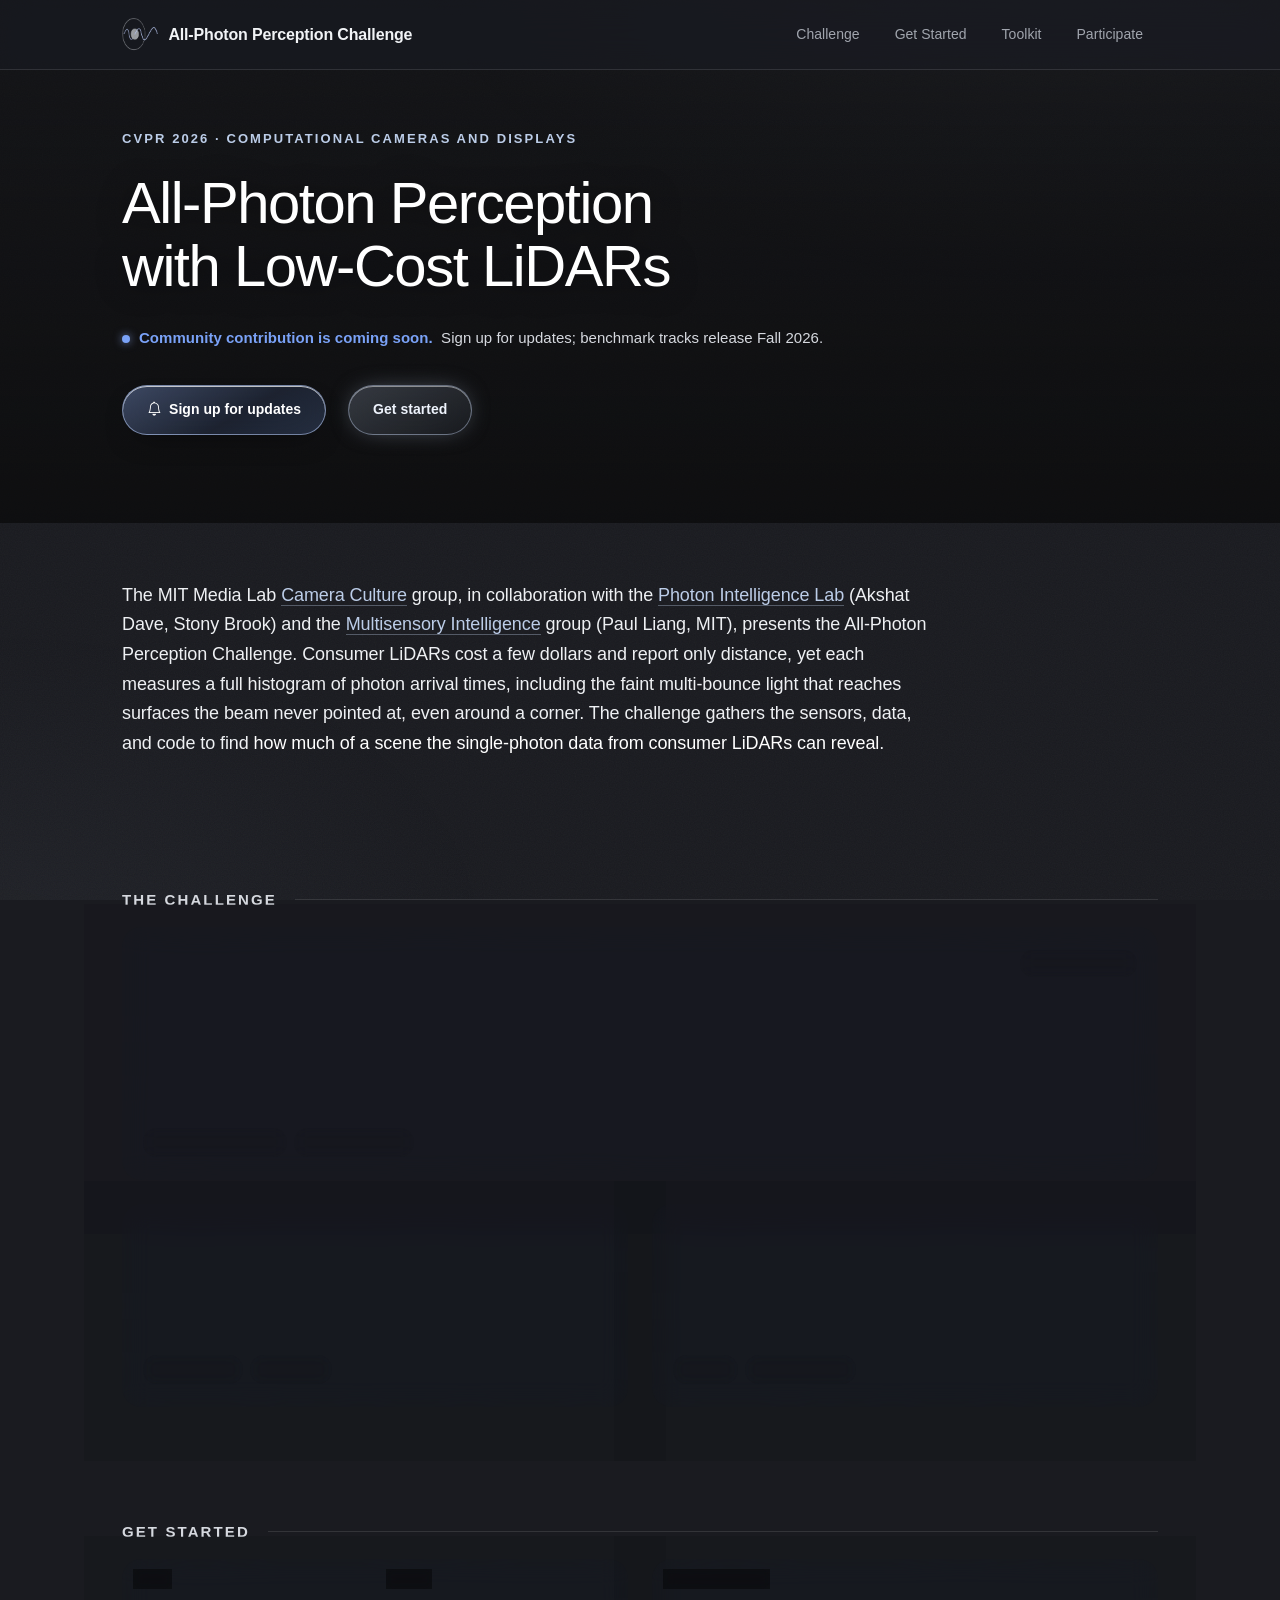
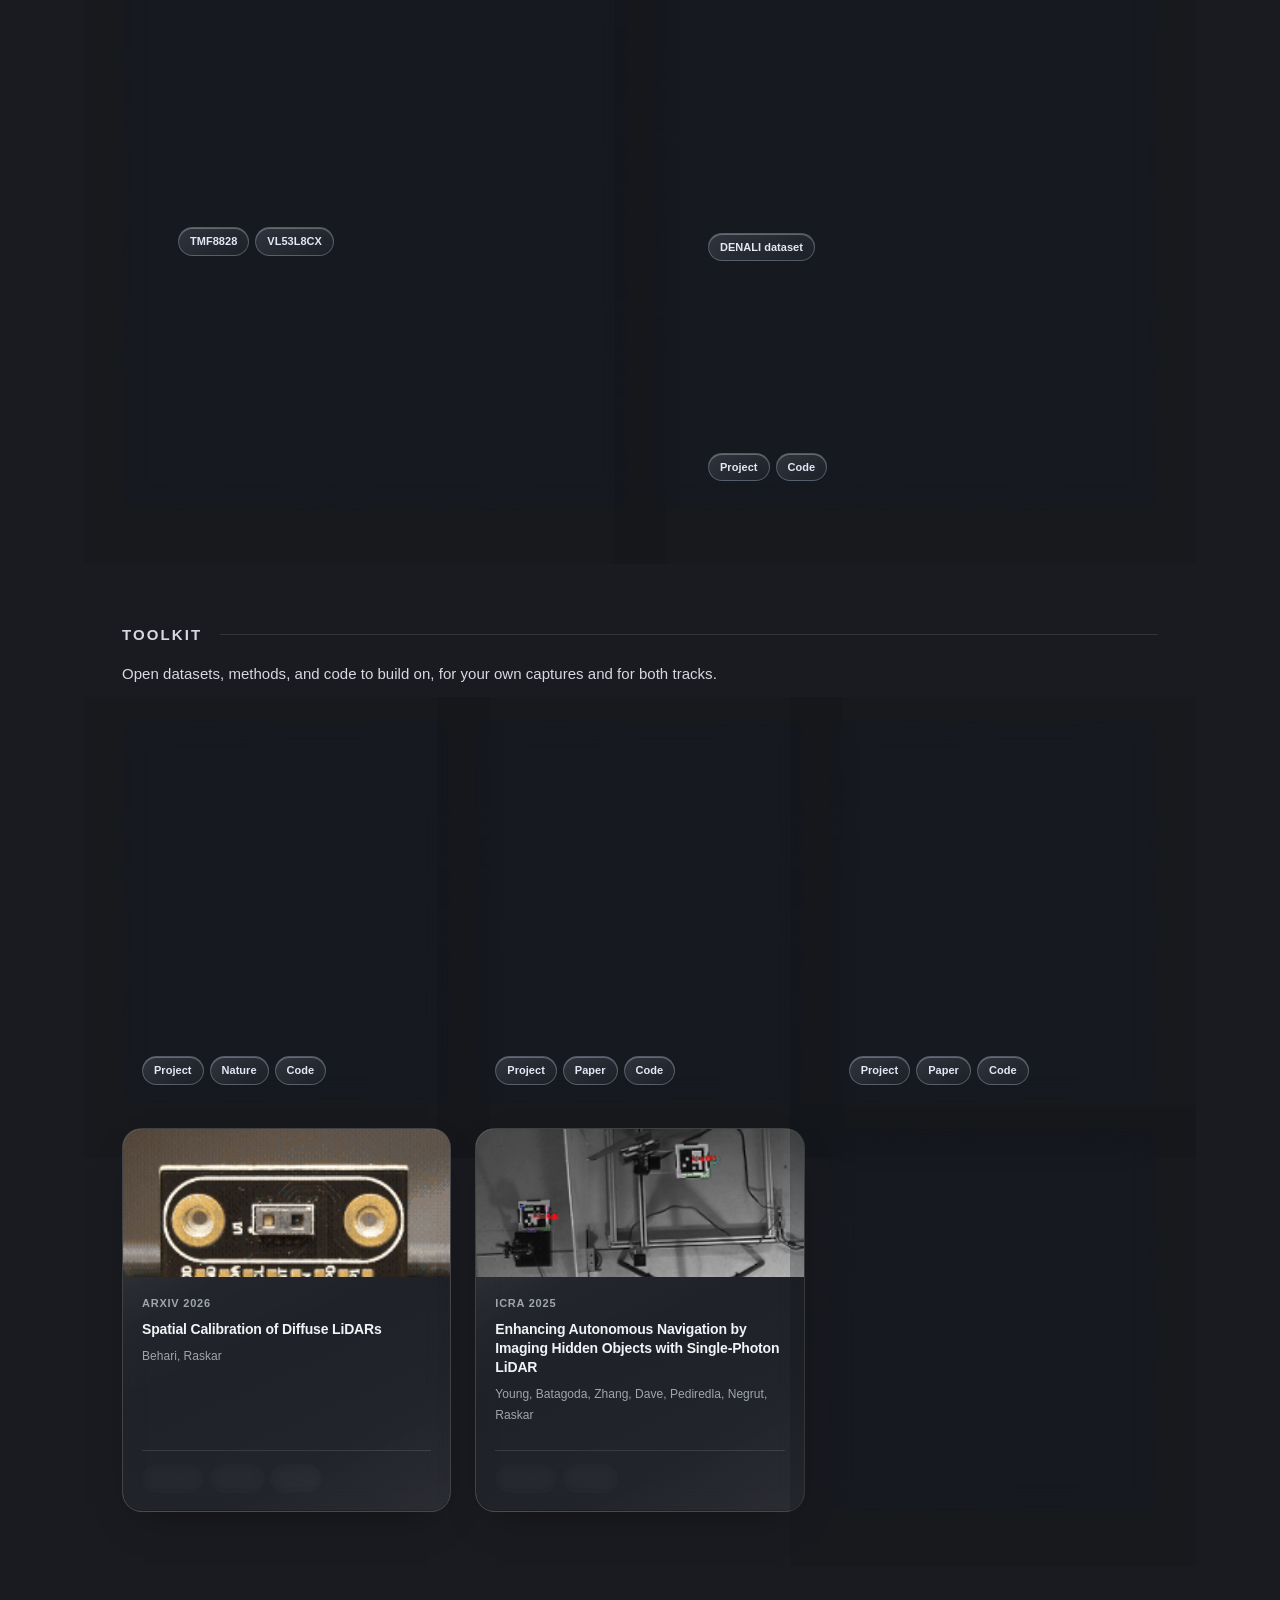
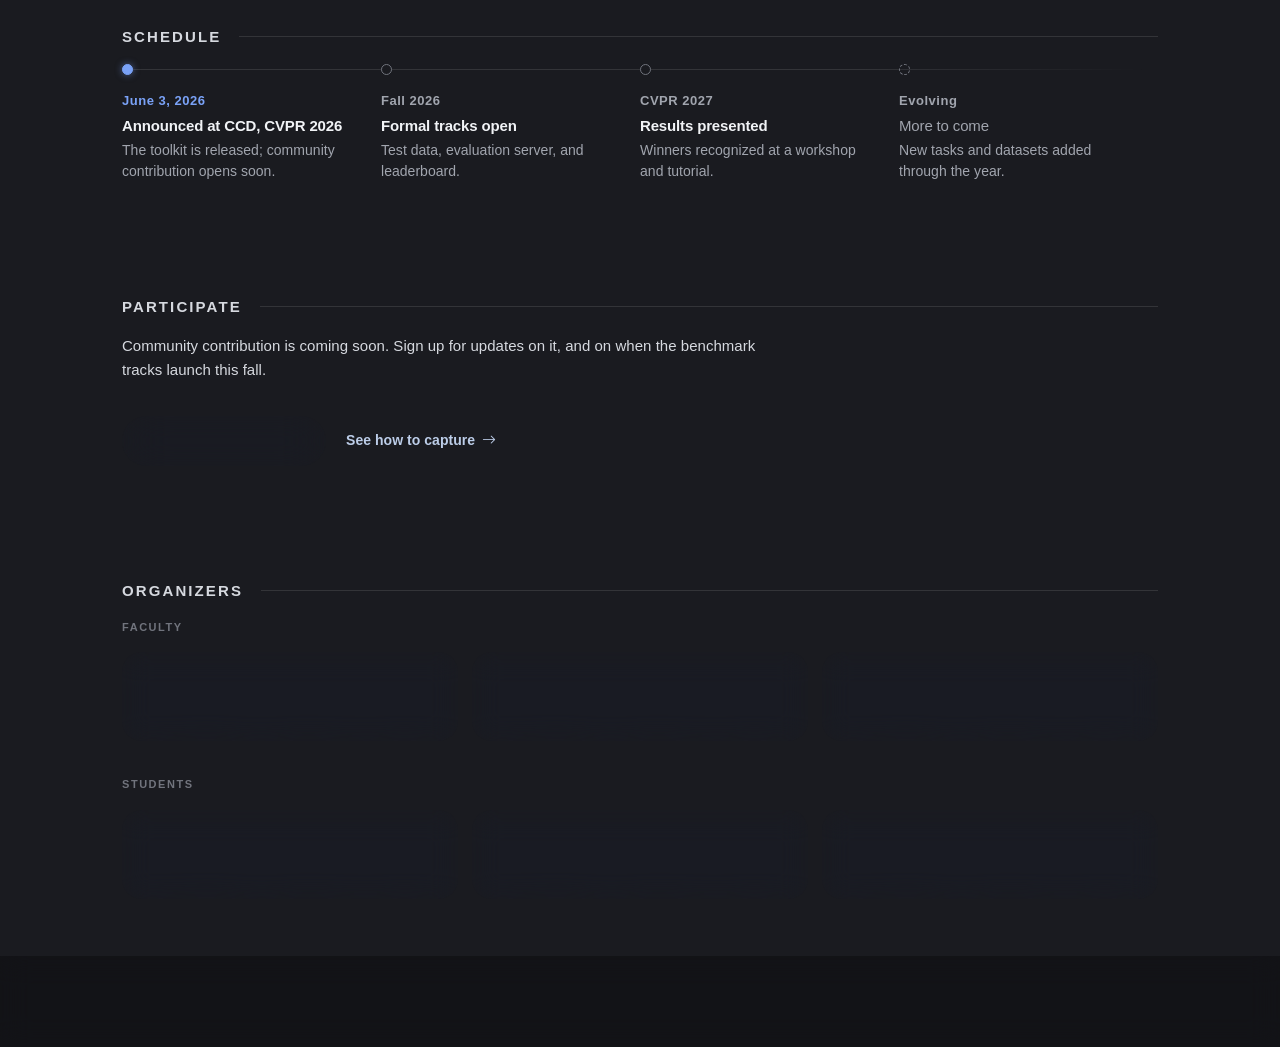
==== commit 49b2cf6a: "ups" ====
--- a/challenge.html
+++ b/challenge.html
@@ -166,6 +166,8 @@
     .track .st { font-size: 10.5px; font-weight: 600; color: var(--muted); letter-spacing: .08em; text-transform: uppercase; }
     .track .st.open { color: #fff; background: linear-gradient(150deg, rgba(172,200,255,.54), rgba(122,162,247,.28)); border: 1px solid rgba(206,224,255,.64); box-shadow: inset 0 1px 0 rgba(255,255,255,.66), 0 5px 18px -5px rgba(122,162,247,.65); font-size: 10px; letter-spacing: .1em; padding: 4px 11px 4px 9px; border-radius: 30px; -webkit-backdrop-filter: blur(8px); backdrop-filter: blur(8px); }
     .track .st.open .d { display: inline-block; width: 5px; height: 5px; border-radius: 50%; background: #ffffff; margin-right: 6px; vertical-align: middle; animation: blink 1.7s infinite; }
+    .track .st.soon { color: #eaf1ff; background: linear-gradient(150deg, rgba(188,205,232,.3), rgba(188,205,232,.12)); border: 1px solid rgba(188,205,232,.5); box-shadow: inset 0 1px 0 rgba(255,255,255,.5); font-size: 10px; letter-spacing: .1em; padding: 4px 11px 4px 9px; border-radius: 30px; -webkit-backdrop-filter: blur(8px); backdrop-filter: blur(8px); }
+    .track .st.soon .d { display: inline-block; width: 5px; height: 5px; border-radius: 50%; background: var(--accent); margin-right: 6px; vertical-align: middle; }
     .track h4 { font-size: var(--t-title); font-weight: 600; margin: 0 0 9px; line-height: 1.35; letter-spacing: -.01em; }
     .track p { color: var(--text); font-size: var(--t-body); line-height: 1.6; margin: 0; }
     .track .r { margin-top: auto; padding-top: 15px; border-top: 1px solid var(--hair); display: flex; flex-wrap: wrap; gap: 7px; }
@@ -301,7 +303,7 @@
       </h1>
       <nav id="navbar" class="navbar">
         <ul>
-          <li><a class="nav-link scrollto" href="#tracks">Tracks</a></li>
+          <li><a class="nav-link scrollto" href="#tracks">Challenge</a></li>
           <li><a class="nav-link scrollto" href="#start">Get Started</a></li>
           <li><a class="nav-link scrollto" href="#references">Toolkit</a></li>
           <li><a class="nav-link scrollto" href="#participate">Participate</a></li>
@@ -319,11 +321,10 @@
         <div class="col-12" data-aos="fade-up">
           <div class="eyebrow">CVPR 2026 &middot; Computational Cameras and Displays</div>
           <h1>All&#8209;Photon Perception with Low&#8209;Cost LiDARs</h1>
-          <div class="state"><span class="dot"></span><b>Track 1, Applications of Consumer LiDAR, is open for submissions.</b> &nbsp;Tracks 2&ndash;4 release Fall 2026.</div>
+          <div class="state"><span class="dot"></span><b>Community contribution is coming soon.</b> &nbsp;Sign up for updates; benchmark tracks release Fall 2026.</div>
           <div class="links">
-            <a class="pill live" href="https://docs.google.com/forms/d/e/1FAIpQLSdJJbDUDjDAKZCRruDeZQBBdn6PgiKELNMYFIc1stYbGLXWng/viewform" target="_blank"><i class="bi bi-arrow-up-right"></i> Submit to Track 1</a>
+            <a class="pill live" href="https://docs.google.com/forms/d/e/1FAIpQLSea8opzj3hRyey1VddIIyUooo1hRWdam1AEPw9GXLi1CV4bPA/viewform" target="_blank"><i class="bi bi-bell"></i> Sign up for updates</a>
             <a class="pill alt" href="#start">Get started</a>
-            <a class="hero-note" href="https://docs.google.com/forms/d/e/1FAIpQLSea8opzj3hRyey1VddIIyUooo1hRWdam1AEPw9GXLi1CV4bPA/viewform" target="_blank"><i class="bi bi-bell"></i> Sign up for updates</a>
           </div>
         </div>
       </div>
@@ -347,38 +348,30 @@
   <!-- ======= Tracks ======= -->
   <section id="tracks" class="sec">
     <div class="container">
-      <h2 data-aos="fade-up">Tracks</h2>
+      <h2 data-aos="fade-up">The challenge</h2>
       <div class="row g-4">
-        <div class="col-lg-3 col-md-6" data-aos="fade-up">
+        <div class="col-12" data-aos="fade-up">
           <div class="track glass open">
-            <div class="top"><span class="no">01</span><span class="st open"><span class="d"></span>OPEN NOW</span></div>
-            <h4>Applications of Consumer LiDAR</h4>
-            <p>Open to everyone: submit an application, demo, or new model built on consumer LiDAR and the toolkit below.</p>
-            <div class="r"><a class="chip live" href="https://docs.google.com/forms/d/e/1FAIpQLSdJJbDUDjDAKZCRruDeZQBBdn6PgiKELNMYFIc1stYbGLXWng/viewform" target="_blank">Submit your work <i class="bi bi-arrow-right"></i></a></div>
-          </div>
-        </div>
-        <div class="col-lg-3 col-md-6" data-aos="fade-up" data-aos-delay="80">
+            <div class="top"><span class="no">COMMUNITY CONTRIBUTION</span><span class="st soon"><span class="d"></span>COMING SOON</span></div>
+            <h4>Contribute your own captures</h4>
+            <p>Bring a few-dollar single-photon LiDAR, capture your own scenes, and submit them; community captures are added to the datasets the benchmark tracks are evaluated on, in line of sight and around corners. Every result so far comes from one rig in one lab; this is how we change that. Contributors are credited, the strongest submissions win the Community Contribution track, and standout captures co-author the dataset release. The contribution toolkit is coming soon. Sign up for updates.</p>
+            <div class="r"><a class="chip live" href="https://docs.google.com/forms/d/e/1FAIpQLSea8opzj3hRyey1VddIIyUooo1hRWdam1AEPw9GXLi1CV4bPA/viewform" target="_blank">Sign up for updates <i class="bi bi-arrow-right"></i></a><a class="chip" href="#start">How to capture <i class="bi bi-arrow-right"></i></a></div>
+          </div>
+        </div>
+        <div class="col-lg-6" data-aos="fade-up">
           <div class="track glass">
-            <div class="top"><span class="no">02</span><span class="st">Fall 2026</span></div>
+            <div class="top"><span class="no">TRACK A</span><span class="st">Fall 2026</span></div>
+            <h4>Single-View 3D from Coarse Transients</h4>
+            <p>Dense, metric 3D from a single coarse 3&times;3 or 8&times;8 view, where each pixel integrates a wide field, in line of sight.</p>
+            <div class="r"><a class="chip" href="https://nikhilbehari.com/bls3d/" target="_blank">Blurred LiDAR</a><a class="chip" href="https://nikhilbehari.com/diffuselidar_calibrate/" target="_blank">Calibration</a></div>
+          </div>
+        </div>
+        <div class="col-lg-6" data-aos="fade-up" data-aos-delay="100">
+          <div class="track glass">
+            <div class="top"><span class="no">TRACK B</span><span class="st">Fall 2026</span></div>
             <h4>Non-Line-of-Sight Perception</h4>
-            <p>Perceive objects hidden around a corner from multi-bounce histograms: position, size, identity, and more.</p>
+            <p>Perceive objects hidden around a corner from the multi-bounce histogram tail: position, size, identity, and tracking.</p>
             <div class="r"><a class="chip" href="https://nikhilbehari.com/denali/" target="_blank">DENALI</a><a class="chip" href="https://cornar.media.mit.edu" target="_blank">Consumer NLoS</a></div>
-          </div>
-        </div>
-        <div class="col-lg-3 col-md-6" data-aos="fade-up" data-aos-delay="160">
-          <div class="track glass">
-            <div class="top"><span class="no">03</span><span class="st">Fall 2026</span></div>
-            <h4>Single-View 3D from Coarse Transients</h4>
-            <p>Dense 3D from a single 3&times;3 or 8&times;8 view, where each coarse pixel integrates a wide field.</p>
-            <div class="r"><a class="chip" href="https://nikhilbehari.com/bls3d/" target="_blank">Blurred LiDAR</a><a class="chip" href="https://nikhilbehari.com/diffuselidar_calibrate/" target="_blank">Calibration</a></div>
-          </div>
-        </div>
-        <div class="col-lg-3 col-md-6" data-aos="fade-up" data-aos-delay="240">
-          <div class="track glass">
-            <div class="top"><span class="no">04</span><span class="st">Fall 2026</span></div>
-            <h4>Simulating Low-Cost NLoS LiDAR</h4>
-            <p>Synthetic transients that match real captures: pulse shape, timing jitter, and sensor noise.</p>
-            <div class="r"><a class="chip" href="https://nikhilbehari.com/denali/" target="_blank">DENALI Twin</a><a class="chip" href="https://github.com/diegoroyo/mitransient" target="_blank">MiTransient</a></div>
           </div>
         </div>
       </div>
@@ -399,7 +392,7 @@
             <div class="qs-b">
               <h4>Capture your own scenes</h4>
               <ol class="qsteps">
-                <li><div class="t">Buy a kit</div><div class="cc"><a class="chip" href="https://ams-osram.com/products/boards-kits-accessories/kits/ams-tmf8828-evm-eb-shield-evaluation-kit" target="_blank">TMF8828</a><a class="chip" href="https://www.st.com/en/evaluation-tools/p-nucleo-53l8a1.html" target="_blank">VL53L8CX</a></div></li>
+                <li><div class="t">Buy a kit, $15 to $50</div><div class="cc"><a class="chip" href="https://ams-osram.com/products/boards-kits-accessories/kits/ams-tmf8828-evm-eb-shield-evaluation-kit" target="_blank">TMF8828</a><a class="chip" href="https://www.st.com/en/evaluation-tools/p-nucleo-53l8a1.html" target="_blank">VL53L8CX</a></div></li>
                 <li><div class="t">Install cc-hardware</div><div class="code"><span class="p">git</span> clone https://github.com/camera-culture/cc-hardware<br><span class="p">pip</span> install -e ./cc-hardware<br><span class="p">python</span> -m cc_hardware.tools.flash</div></li>
                 <li><div class="t">Capture histograms</div><div class="code"><span class="p">python</span> examples/sensors/spad_dashboard_cli.py sensor=TMF8828Config</div></li>
               </ol>
@@ -429,7 +422,7 @@
   <section id="references" class="sec">
     <div class="container">
       <h2 data-aos="fade-up">Toolkit</h2>
-      <p class="intro" data-aos="fade-up">Open datasets, methods, and code you can build a Track 1 application on.</p>
+      <p class="intro" data-aos="fade-up">Open datasets, methods, and code to build on, for your own captures and for both tracks.</p>
 
       <div class="row g-4">
         <div class="col-lg-4 col-md-6" data-aos="fade-up">
@@ -513,7 +506,7 @@
         <div class="i on">
           <div class="d">June 3, 2026</div>
           <h5>Announced at CCD, CVPR 2026</h5>
-          <p>Track 1 opens and the toolkit is released.</p>
+          <p>The toolkit is released; community contribution opens soon.</p>
         </div>
         <div class="i">
           <div class="d">Fall 2026</div>
@@ -538,10 +531,10 @@
   <section id="participate" class="sec">
     <div class="container">
       <h2 data-aos="fade-up">Participate</h2>
-      <p class="intro" data-aos="fade-up">Track 1 is open now, on a rolling basis. Submit your project through the form, or sign up to hear when the formal tracks launch this fall.</p>
+      <p class="intro" data-aos="fade-up">Community contribution is coming soon. Sign up for updates on it, and on when the benchmark tracks launch this fall.</p>
       <div data-aos="fade-up" style="display:flex;flex-wrap:wrap;gap:16px;align-items:center;">
-        <a class="pill live" href="https://docs.google.com/forms/d/e/1FAIpQLSdJJbDUDjDAKZCRruDeZQBBdn6PgiKELNMYFIc1stYbGLXWng/viewform" target="_blank"><i class="bi bi-arrow-up-right"></i> Submit to Track 1</a>
-        <a class="btn-textl" href="https://docs.google.com/forms/d/e/1FAIpQLSea8opzj3hRyey1VddIIyUooo1hRWdam1AEPw9GXLi1CV4bPA/viewform" target="_blank">Sign up for updates <i class="bi bi-arrow-right"></i></a>
+        <a class="pill live" href="https://docs.google.com/forms/d/e/1FAIpQLSea8opzj3hRyey1VddIIyUooo1hRWdam1AEPw9GXLi1CV4bPA/viewform" target="_blank"><i class="bi bi-bell"></i> Sign up for updates</a>
+        <a class="btn-textl" href="#start">See how to capture <i class="bi bi-arrow-right"></i></a>
       </div>
     </div>
   </section>
